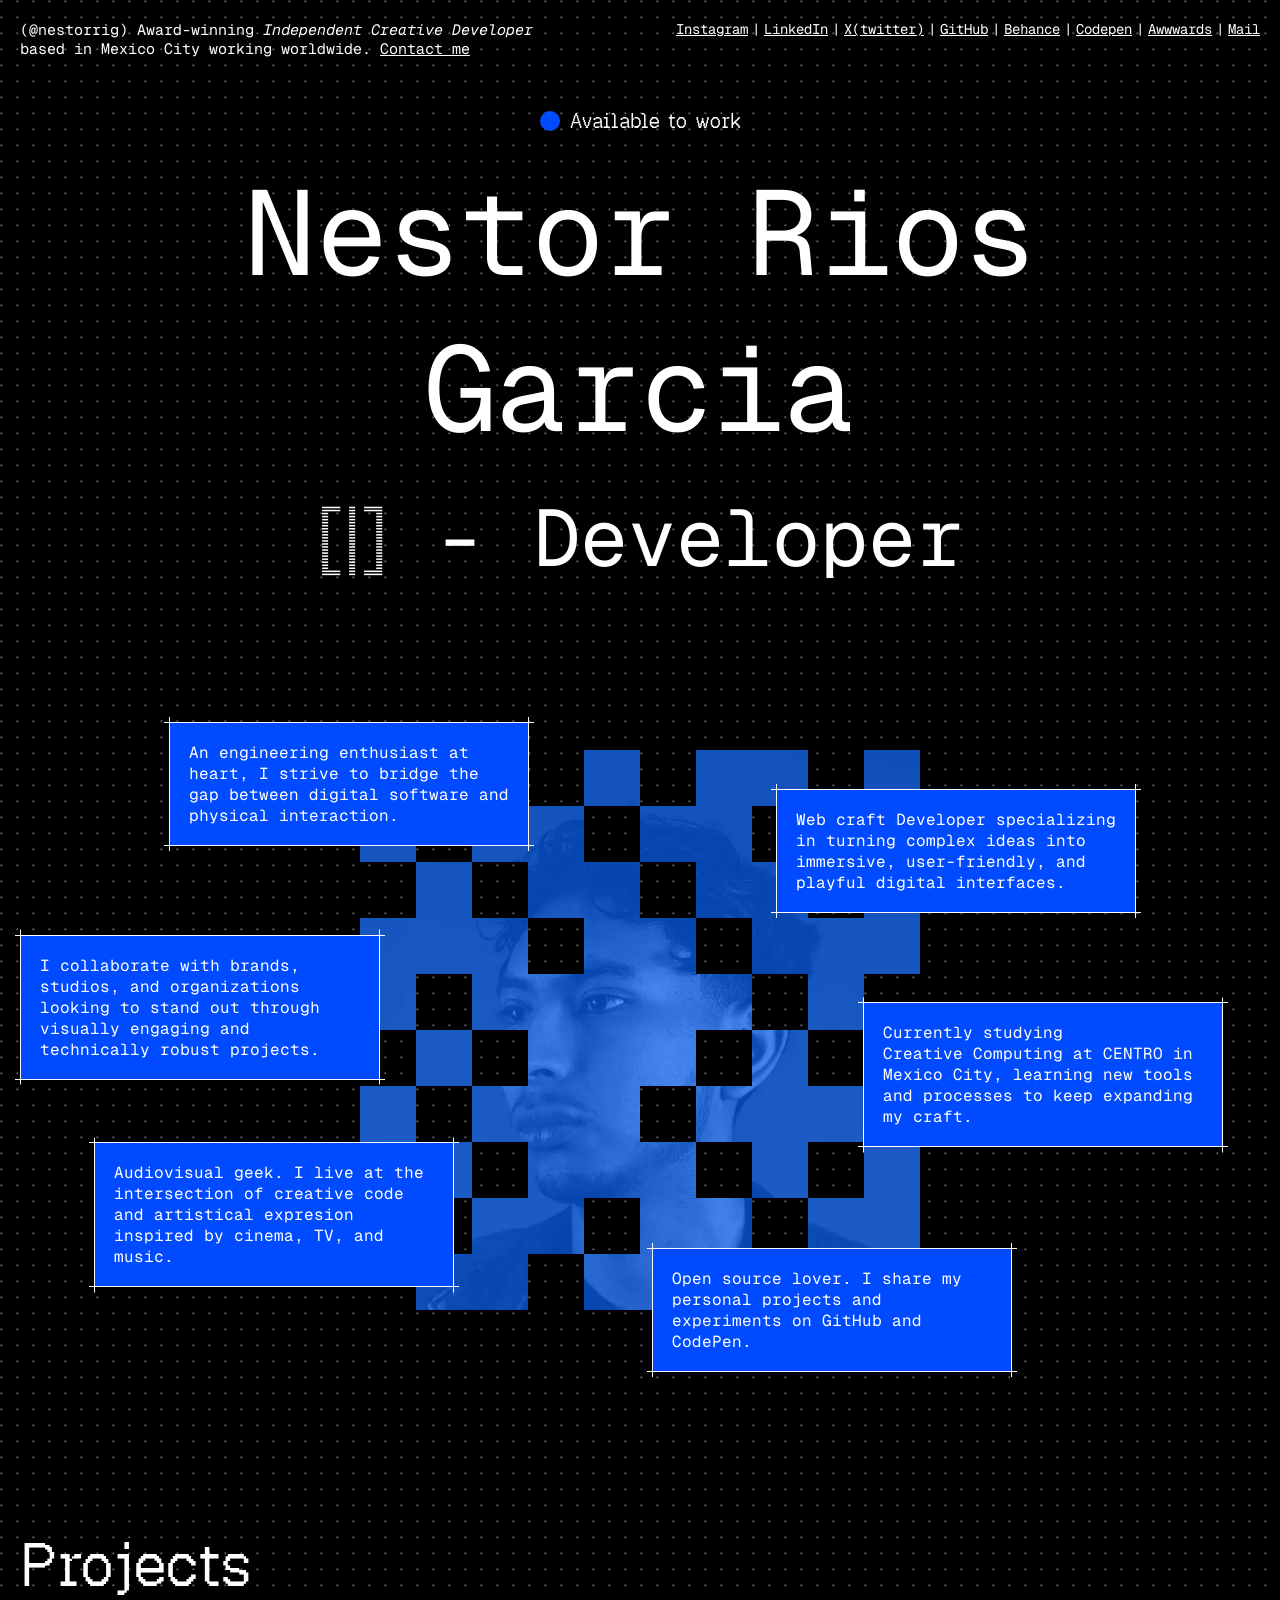
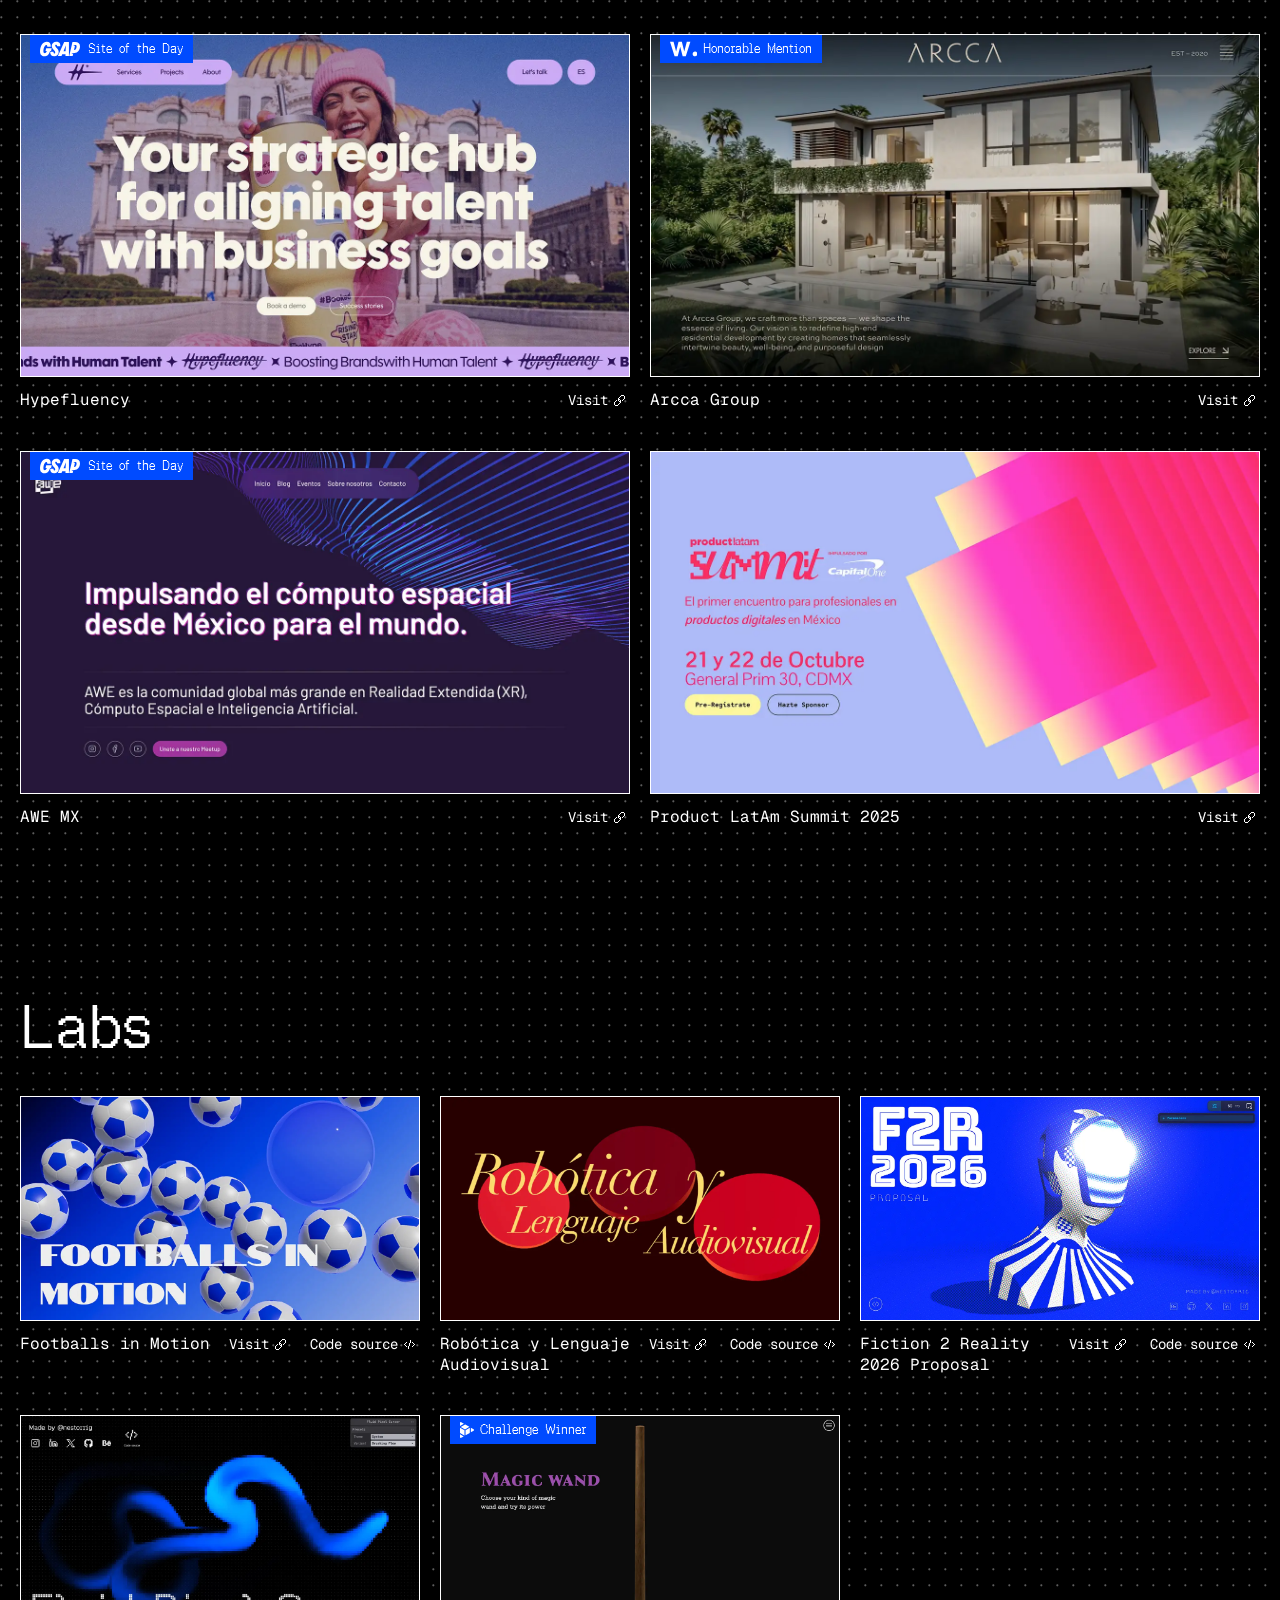
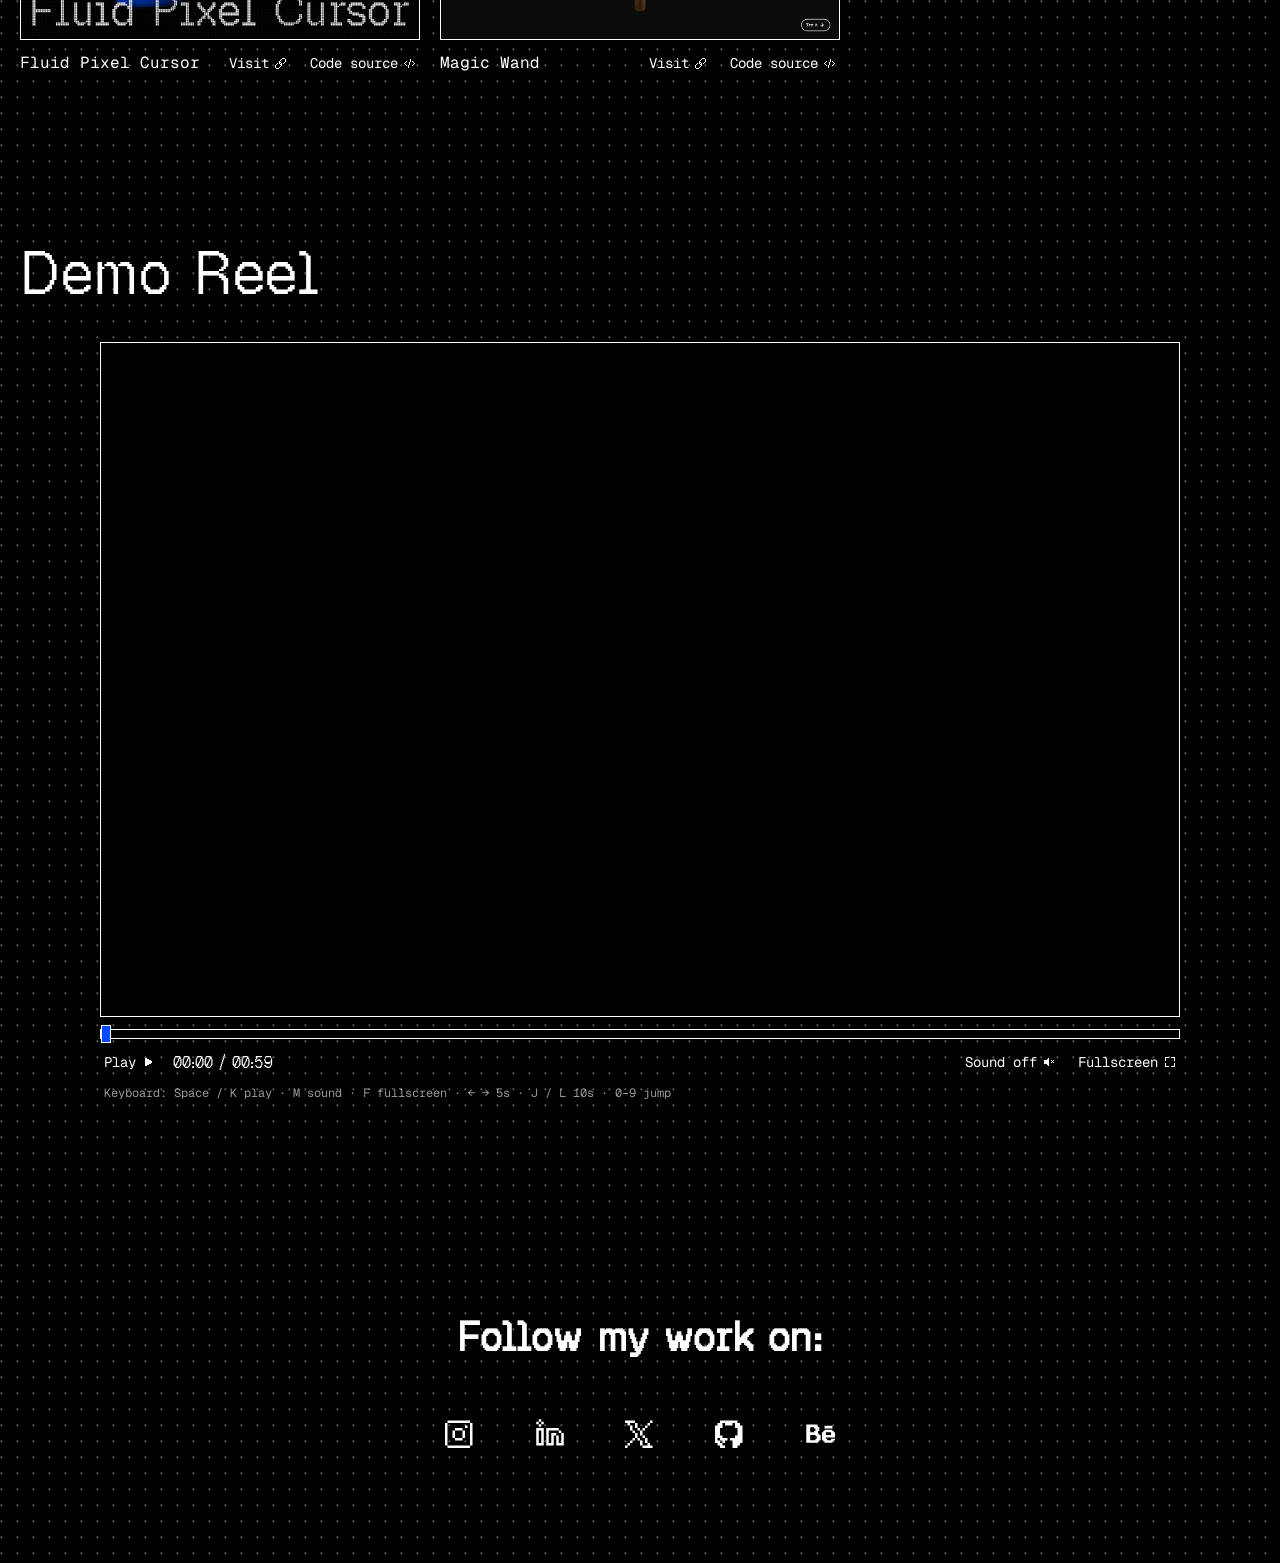
==== index.html @ 5d20462b "fix: remove white spaces in quotes" ====
<!DOCTYPE html>
<html lang="en">

<head>
  <meta charset="UTF-8">
  <meta name="viewport" content="width=device-width, initial-scale=1.0">
  <link rel="icon" type="image/png" href="./assets/img/favicon/favicon-96x96.png" sizes="96x96" />
  <link rel="icon" type="image/svg+xml" href="./assets/img/favicon/favicon.svg" />
  <link rel="shortcut icon" href="./assets/img/favicon/favicon.ico" />
  <link rel="apple-touch-icon" sizes="180x180" href="./assets/img/favicon/apple-touch-icon.png" />
  <meta name="apple-mobile-web-app-title" content="Nestorrig's Website" />
  <link rel="manifest" href="./assets/img/favicon/site.webmanifest" />
  <title>Nestorrig - Award-winning Independent Creative Developer</title>

  <!-- Primary Meta Tags -->
  <meta name="title" content="Nestorrig - Award-winning Independent Creative Developer" />
  <meta name="description"
    content="Nestor Rios, award-winning Independent Creative Developer based in Mexico City, working worldwide. Interactive web experiences blending design, motion, and code." />
  <meta name="language" content="en" />
  <meta name="robots" content="index, follow" />
  <meta name="author" content="Nestor Rios Garcia, nestorrigs@gmail.com">
  <meta name="theme-color" content="#000000" />
  <link rel="canonical" href="https://nestorrig.github.io/nestorrig/" />

  <!-- Open Graph / Facebook -->
  <meta property="og:type" content="website" />
  <meta property="og:url" content="https://nestorrig.github.io/nestorrig/" />
  <meta property="og:title" content="Nestorrig - Award-winning Independent Creative Developer" />
  <meta property="og:description"
    content="Nestor Rios, award-winning Independent Creative Developer based in Mexico City, working worldwide. Interactive web experiences blending design, motion, and code." />
  <meta property="og:image" content="https://nestorrig.github.io/nestorrig/assets/img/cover.png" />
  <meta property="og:image:type" content="image/png" />
  <meta property="og:image:width" content="1200" />
  <meta property="og:image:height" content="630" />
  <meta property="og:image:alt" content="Nestor Rios Garcia, Independent Creative Developer, portfolio cover" />
  <meta property="og:locale" content="en" />
  <meta property="og:site_name" content="Nestorrig" />

  <!-- Twitter -->
  <meta name="twitter:card" content="summary_large_image" />
  <meta name="twitter:url" content="https://nestorrig.github.io/nestorrig/" />
  <meta name="twitter:title" content="Nestorrig - Award-winning Independent Creative Developer" />
  <meta name="twitter:description"
    content="Nestor Rios, award-winning Independent Creative Developer based in Mexico City, working worldwide. Interactive web experiences blending design, motion, and code." />
  <meta name="twitter:image" content="https://nestorrig.github.io/nestorrig/assets/img/cover.png" />
  <meta name="twitter:image:alt" content="Nestor Rios Garcia, Independent Creative Developer, portfolio cover" />
  <meta name="twitter:creator" content="@nestorrig" />

  <link rel="stylesheet" href="./css/style.css">
  <script src="./js/main.js" defer></script>
  <script src="./js/pixel.js" type="module" defer></script>
</head>

<body data-fluid-render="svg">
  <header class="header">
    <div class="header-content">
      <p class="header-title">(@nestorrig) Award-winning <em>Independent Creative Developer</em> based in Mexico City
        working
        worldwide. <a href="mailto:nestorrigs@gmail.com">Contact me</a></p>

    </div>
    <nav class="header-nav">
      <a href="https://www.instagram.com/nestorrig/" target="_blank" title="See my Instagram work"
        aria-label="Instagram">
        <span>I</span>
        <span>n</span>
        <span>s</span>
        <span>t</span>
        <span>a</span>
        <span>g</span>
        <span>r</span>
        <span>a</span>
        <span>m</span>
      </a>
      <span class="header-nav--divider" aria-hidden="true">|</span>
      <a href="https://www.linkedin.com/in/nestorrig/" target="_blank" title="Visit my LinkedIn profile"
        aria-label="LinkedIn">
        <span>L</span>
        <span>i</span>
        <span>n</span>
        <span>k</span>
        <span>e</span>
        <span>d</span>
        <span>I</span>
        <span>n</span>
      </a>
      <span class="header-nav--divider" aria-hidden="true">|</span>
      <a href="https://x.com/nestorrig" target="_blank" title="Follow me on X (Twitter)" aria-label="X (Twitter)">
        <span>X</span>
        <span>(</span>
        <span>t</span>
        <span>w</span>
        <span>i</span>
        <span>t</span>
        <span>t</span>
        <span>e</span>
        <span>r</span>
        <span>)</span>
      </a>
      <span class="header-nav--divider" aria-hidden="true">|</span>
      <a href="https://github.com/nestorrig" target="_blank" title="Check my open source projects on GitHub"
        aria-label="GitHub">
        <span>G</span>
        <span>i</span>
        <span>t</span>
        <span>H</span>
        <span>u</span>
        <span>b</span>
      </a>
      <span class="header-nav--divider" aria-hidden="true">|</span>
      <a href="https://www.behance.net/nestorrig/" target="_blank" title="See my Behance portfolio"
        aria-label="Behance">
        <span>B</span>
        <span>e</span>
        <span>h</span>
        <span>a</span>
        <span>n</span>
        <span>c</span>
        <span>e</span>
      </a>
      <span class="header-nav--divider" aria-hidden="true">|</span>
      <a href="https://codepen.io/nestorrig" target="_blank" title="Explore my Codepen experiments"
        aria-label="CodePen">
        <span>C</span>
        <span>o</span>
        <span>d</span>
        <span>e</span>
        <span>p</span>
        <span>e</span>
        <span>n</span>
      </a>
      <span class="header-nav--divider" aria-hidden="true">|</span>
      <a href="https://www.awwwards.com/nestorrig/" target="_blank" title="View my Awwwards profile"
        aria-label="Awwwards">
        <span>A</span>
        <span>w</span>
        <span>w</span>
        <span>w</span>
        <span>a</span>
        <span>r</span>
        <span>d</span>
        <span>s</span>
      </a>
      <span class="header-nav--divider" aria-hidden="true">|</span>
      <a href="mailto:nestorrigs@gmail.com" title="Send me an email" aria-label="Mail">
        <span>M</span>
        <span>a</span>
        <span>i</span>
        <span>l</span>
      </a>
    </nav>
  </header>

  <main>
    <section class="hero">
      <div class="hero__container">

        <div class="hero__header">
          <p class="hero__work__status">
            <span class="hero__work__status--blink"></span>
            <span class="hero__work__status--text">Available to work</span>
          </p>
          <h1 class="hero__title">
            Nestor Rios Garcia
          </h1>
          <div class="hero__work__roles">
            <span>[</span>
            <p class="hero__work__roles--word">
              <!-- Frontend -->
              <span class="hero__work__roles--letter is-frontend">F</span>
              <span class="hero__work__roles--letter is-frontend">r</span>
              <span class="hero__work__roles--letter is-frontend">o</span>
              <span class="hero__work__roles--letter is-frontend">n</span>
              <span class="hero__work__roles--letter is-frontend">t</span>
              <span class="hero__work__roles--letter is-frontend">e</span>
              <span class="hero__work__roles--letter is-frontend">n</span>
              <span class="hero__work__roles--letter is-frontend">d</span>
              <!-- Motion -->
              <span class="hero__work__roles--letter is-motion">M</span>
              <span class="hero__work__roles--letter is-motion">o</span>
              <span class="hero__work__roles--letter is-motion">t</span>
              <span class="hero__work__roles--letter is-motion">i</span>
              <span class="hero__work__roles--letter is-motion">o</span>
              <span class="hero__work__roles--letter is-motion">n</span>
              <!-- Creative -->
              <span class="hero__work__roles--letter is-creative">C</span>
              <span class="hero__work__roles--letter is-creative">r</span>
              <span class="hero__work__roles--letter is-creative">e</span>
              <span class="hero__work__roles--letter is-creative">a</span>
              <span class="hero__work__roles--letter is-creative">t</span>
              <span class="hero__work__roles--letter is-creative">i</span>
              <span class="hero__work__roles--letter is-creative">v</span>
              <span class="hero__work__roles--letter is-creative">e</span>
              <!-- WebGL -->
              <span class="hero__work__roles--letter is-webgl">W</span>
              <span class="hero__work__roles--letter is-webgl">e</span>
              <span class="hero__work__roles--letter is-webgl">b</span>
              <span class="hero__work__roles--letter is-webgl">G</span>
              <span class="hero__work__roles--letter is-webgl">L</span>
              <!-- Interactive -->
              <span class="hero__work__roles--letter is-interactive">I</span>
              <span class="hero__work__roles--letter is-interactive">n</span>
              <span class="hero__work__roles--letter is-interactive">t</span>
              <span class="hero__work__roles--letter is-interactive">e</span>
              <span class="hero__work__roles--letter is-interactive">r</span>
              <span class="hero__work__roles--letter is-interactive">a</span>
              <span class="hero__work__roles--letter is-interactive">c</span>
              <span class="hero__work__roles--letter is-interactive">t</span>
              <span class="hero__work__roles--letter is-interactive">i</span>
              <span class="hero__work__roles--letter is-interactive">v</span>
              <span class="hero__work__roles--letter is-interactive">e</span>
            </p>
            <span class="hero__work__roles--underscore">|</span>
            <span>]</span>

            <!-- <p class="hero__work__roles--word is-motion">

            </p>
            <p class="hero__work__roles--word is-creative">
            </p> -->
            <p class="is-developer"> - Developer</p>
          </div>
        </div>

        <div class="hero__poster">
          <div class="hero__picture">
            <svg class="hero__picture__svg" viewBox="0 0 800 800" fill="none" xmlns="http://www.w3.org/2000/svg"
              preserveAspectRatio="xMidYMid slice">
              <defs>
                <mask id="gridMask" class="grid-mask" maskUnits="userSpaceOnUse" maskContentUnits="userSpaceOnUse" x="0"
                  y="0" width="800" height="800">
                  <rect width="800" height="800" fill="white" class="rect" />
                  <rect width="80" height="80" fill="black" />
                  <rect x="80" y="480" width="80" height="80" fill="black" />
                  <rect y="400" width="80" height="80" fill="black" />
                  <rect x="160" y="400" width="80" height="80" fill="black" />
                  <rect x="160" y="560" width="80" height="80" fill="black" />
                  <rect x="480" y="560" width="80" height="80" fill="black" />
                  <rect x="480" y="240" width="80" height="80" fill="black" />
                  <rect x="400" y="480" width="80" height="80" fill="black" />
                  <rect y="160" width="80" height="80" fill="black" />
                  <rect x="80" y="320" width="80" height="80" fill="black" />
                  <rect x="160" y="160" width="80" height="80" fill="black" />
                  <rect x="320" y="80" width="80" height="80" fill="black" />
                  <rect x="400" y="160" width="80" height="80" fill="black" />
                  <rect x="720" y="480" width="80" height="80" fill="black" />
                  <rect x="240" y="240" width="80" height="80" fill="black" />
                  <rect x="480" y="400" width="80" height="80" fill="black" />
                  <rect x="720" y="80" width="80" height="80" fill="black" />
                  <rect x="640" width="80" height="80" fill="black" />
                  <rect x="320" y="640" width="80" height="80" fill="black" />
                  <rect x="560" y="320" width="80" height="80" fill="black" />
                  <rect x="240" width="80" height="80" fill="black" />
                  <rect y="720" width="80" height="80" fill="black" />
                  <rect x="640" y="160" width="80" height="80" fill="black" />
                  <rect x="560" y="80" width="80" height="80" fill="black" />
                  <rect x="720" y="320" width="80" height="80" fill="black" />
                  <rect x="640" y="400" width="80" height="80" fill="black" />
                  <rect x="640" y="560" width="80" height="80" fill="black" />
                  <rect x="560" y="640" width="80" height="80" fill="black" />
                  <rect x="480" y="720" width="80" height="80" fill="black" />
                  <rect x="240" y="720" width="80" height="80" fill="black" />
                  <rect x="80" y="640" width="80" height="80" fill="black" />
                  <rect x="720" y="720" width="80" height="80" fill="black" />
                  <rect y="560" width="80" height="80" fill="black" />
                  <rect x="80" y="80" width="80" height="80" fill="black" />
                  <rect x="400" width="80" height="80" fill="black" />

                </mask>
              </defs>
              <image href="./assets/img/avatar2.webp" width="800" height="800" preserveAspectRatio="xMidYMid slice"
                mask="url(#gridMask)" />
            </svg>
          </div>

          <h2 class="hero__about-title">About</h2>

          <div class="hero__quotes">
            <div class="hero__quotes__item">
              <p class="hero__quotes__item--text">
                <span class="is-span-word">
                  <span>W</span>
                  <span>e</span>
                  <span>b</span>
                  <span class="is-space"> </span>
                  <span>c</span>
                  <span>r</span>
                  <span>a</span>
                  <span>f</span>
                  <span>t</span>
                  <span class="is-space"> </span>
                  <span>D</span>
                  <span>e</span>
                  <span>v</span>
                  <span>e</span>
                  <span>l</span>
                  <span>o</span>
                  <span>p</span>
                  <span>e</span>
                  <span>r</span>
                </span> specializing in turning complex ideas into
                <span class="is-span-word">
                  <!-- <span class="is-space"> </span> -->
                  <span>i</span>
                  <span>m</span>
                  <span>m</span>
                  <span>e</span>
                  <span>r</span>
                  <span>s</span>
                  <span>i</span>
                  <span>v</span>
                  <span>e</span>
                </span>, user-friendly, and playful digital interfaces.

              </p>
              <div class="hero__quotes__item--border is-horizontal is-top"></div>
              <div class="hero__quotes__item--border is-horizontal is-bottom"></div>
              <div class="hero__quotes__item--border is-vertical is-left"></div>
              <div class="hero__quotes__item--border is-vertical is-right"></div>
            </div>
            <div class="hero__quotes__item">
              <p class="hero__quotes__item--text">
                I collaborate with brands, studios, and organizations looking to stand out through
                <span class="is-span-word">
                  <span>v</span>
                  <span>i</span>
                  <span>s</span>
                  <span>u</span>
                  <span>a</span>
                  <span>l</span>
                  <span>l</span>
                  <span>y</span>
                  <span class="is-space"> </span>
                  <span>e</span>
                  <span>n</span>
                  <span>g</span>
                  <span>a</span>
                  <span>g</span>
                  <span>i</span>
                  <span>n</span>
                  <span>g</span>
                </span> and
                <span class="is-span-word">
                  <span>t</span>
                  <span>e</span>
                  <span>c</span>
                  <span>h</span>
                  <span>n</span>
                  <span>i</span>
                  <span>c</span>
                  <span>a</span>
                  <span>l</span>
                  <span>l</span>
                  <span>y</span>
                  <span class="is-space"> </span>
                  <span>r</span>
                  <span>o</span>
                  <span>b</span>
                  <span>u</span>
                  <span>s</span>
                  <span>t</span>
                </span> projects.
              </p>
              <div class="hero__quotes__item--border is-horizontal is-top"></div>
              <div class="hero__quotes__item--border is-horizontal is-bottom"></div>
              <div class="hero__quotes__item--border is-vertical is-left"></div>
              <div class="hero__quotes__item--border is-vertical is-right"></div>
            </div>
            <div class="hero__quotes__item">
              <p class="hero__quotes__item--text">
                <span class="is-span-word">
                  <span>O</span>
                  <span>p</span>
                  <span>e</span>
                  <span>n</span>
                  <span class="is-space"> </span>
                  <span>s</span>
                  <span>o</span>
                  <span>u</span>
                  <span>r</span>
                  <span>c</span>
                  <span>e</span>
                </span> lover. I share my personal projects and
                <span class="is-span-word">
                  <span>e</span>
                  <span>x</span>
                  <span>p</span>
                  <span>e</span>
                  <span>r</span>
                  <span>i</span>
                  <span>m</span>
                  <span>e</span>
                  <span>n</span>
                  <span>t</span>
                  <span>s</span>
                </span> on GitHub and CodePen.
              </p>
              <div class="hero__quotes__item--border is-horizontal is-top"></div>
              <div class="hero__quotes__item--border is-horizontal is-bottom"></div>
              <div class="hero__quotes__item--border is-vertical is-left"></div>
              <div class="hero__quotes__item--border is-vertical is-right"></div>
            </div>
            <div class="hero__quotes__item">
              <p class="hero__quotes__item--text">
                An engineering enthusiast at heart, I strive to bridge the gap between
                <span class="is-span-word">
                  <span>d</span>
                  <span>i</span>
                  <span>g</span>
                  <span>i</span>
                  <span>t</span>
                  <span>a</span>
                  <span>l</span>
                  <span class="is-space"> </span>
                  <span>s</span>
                  <span>o</span>
                  <span>f</span>
                  <span>t</span>
                  <span>w</span>
                  <span>a</span>
                  <span>r</span>
                  <span>e</span>
                </span>
                and
                <span class="is-span-word">
                  <span>p</span>
                  <span>h</span>
                  <span>y</span>
                  <span>s</span>
                  <span>i</span>
                  <span>c</span>
                  <span>a</span>
                  <span>l</span>
                  <span class="is-space"> </span>


                  <span>i</span>
                  <span>n</span>
                  <span>t</span>
                  <span>e</span>
                  <span>r</span>
                  <span>a</span>
                  <span>c</span>
                  <span>t</span>
                  <span>i</span>
                  <span>o</span>
                  <span>n</span></span>.
              </p>
              <div class="hero__quotes__item--border is-horizontal is-top"></div>
              <div class="hero__quotes__item--border is-horizontal is-bottom"></div>
              <div class="hero__quotes__item--border is-vertical is-left"></div>
              <div class="hero__quotes__item--border is-vertical is-right"></div>
            </div>
            <div class="hero__quotes__item">
              <p class="hero__quotes__item--text">
                Audiovisual geek. I live at the intersection of
                <!-- creative code -->
                <span class="is-span-word">
                  <span>c</span>
                  <span>r</span>
                  <span>e</span>
                  <span>a</span>
                  <span>t</span>
                  <span>i</span>
                  <span>v</span>
                  <span>e</span>
                  <span class="is-space"> </span>
                  <span>c</span>
                  <span>o</span>
                  <span>d</span>
                  <span>e</span>
                </span> and
                <span class="is-span-word">
                  <span>a</span>
                  <span>r</span>
                  <span>t</span>
                  <span>i</span>
                  <span>s</span>
                  <span>t</span>
                  <span>i</span>
                  <span>c</span>
                  <span>a</span>
                  <span>l</span>
                  <span class="is-space"> </span>
                  <span>e</span>
                  <span>x</span>
                  <span>p</span>
                  <span>r</span>
                  <span>e</span>
                  <span>s</span>
                  <span>i</span>
                  <span>o</span>
                  <span>n</span>
                </span> inspired by
                cinema, TV, and music.
              </p>
              <div class="hero__quotes__item--border is-horizontal is-top"></div>
              <div class="hero__quotes__item--border is-horizontal is-bottom"></div>
              <div class="hero__quotes__item--border is-vertical is-left"></div>
              <div class="hero__quotes__item--border is-vertical is-right"></div>
            </div>
            <div class="hero__quotes__item">
              <p class="hero__quotes__item--text">
                Currently studying
                <span class="is-span-word">
                  <span>C</span>
                  <span>r</span>
                  <span>e</span>
                  <span>a</span>
                  <span>t</span>
                  <span>i</span>
                  <span>v</span>
                  <span>e</span>
                  <span class="is-space"> </span>
                  <span>C</span>
                  <span>o</span>
                  <span>m</span>
                  <span>p</span>
                  <span>u</span>
                  <span>t</span>
                  <span>i</span>
                  <span>n</span>
                  <span>g</span>
                </span> at CENTRO in Mexico City, learning new tools and processes to keep
                expanding my craft.
              </p>
              <div class="hero__quotes__item--border is-horizontal is-top"></div>
              <div class="hero__quotes__item--border is-horizontal is-bottom"></div>
              <div class="hero__quotes__item--border is-vertical is-left"></div>
              <div class="hero__quotes__item--border is-vertical is-right"></div>
            </div>

          </div>


        </div>
      </div>

    </section>

    <section class="projects">
      <div class="projects__container">
        <h2 class="projects__title">
          Projects
        </h2>
        <div class="projects__grid">
          <article class="card">
            <a class="card__media" href="https://hypefluency.com/" target="_blank" title="Open Hypefluency">
              <img src="./assets/img/projects/Hypefluency.webp" alt="Hypefluency" width="1280" height="720"
                loading="lazy">
            </a>
            <a class="card__badge" href="https://www.linkedin.com/feed/update/urn:li:ugcPost:7462359013830291456/"
              target="_blank" rel="noopener" title="See Hypefluency as GSAP Site of the Day"
              aria-label="GSAP Site of the Day for Hypefluency">
              <svg xmlns="http://www.w3.org/2000/svg" width="42" height="16" viewBox="2 8 21 8" aria-hidden="true"
                focusable="false">
                <path fill="currentColor"
                  d="m7.83 11.76l-.26 1.15c-.01.06-.08.11-.15.11H7.1s-.04.02-.05.04c-.29.99-.69 1.68-1.21 2.09c-.45.35-1 .51-1.73.51c-.66 0-1.1-.21-1.48-.63c-.5-.55-.7-1.46-.58-2.55c.22-2.05 1.29-4.12 3.34-4.12c.62 0 1.11.19 1.45.57c.36.41.54 1.02.54 1.82c0 .07-.06.13-.13.13h-1.5c-.05 0-.1-.05-.1-.1c-.01-.55-.18-.82-.5-.82c-.58 0-.91.78-1.09 1.21c-.25.6-.38 1.26-.35 1.92c.01.3.06.73.35.91c.26.16.62.05.84-.12s.4-.48.47-.75c.01-.04.01-.07 0-.08a.1.1 0 0 0-.06-.02h-.39s-.08-.02-.11-.05a.1.1 0 0 1-.02-.09l.26-1.14c.01-.06.07-.1.13-.11s2.53 0 2.53 0h.02c.07 0 .11.07.11.14Z" />
                <path fill="currentColor"
                  d="M12.18 10.45c0 .07-.06.13-.13.13h-1.38c-.09 0-.17-.07-.17-.16q0-.6-.42-.6c-.42 0-.47.18-.47.48c0 .34.19.65.74 1.18c.72.68 1.01 1.28 1 2.08c-.02 1.29-.9 2.12-2.23 2.12c-.68 0-1.2-.18-1.54-.54c-.35-.36-.51-.9-.48-1.59c0-.07.06-.13.13-.13h1.43s.08.02.1.05q.03.045.03.09c-.02.25.03.43.13.54c.06.07.15.1.26.1c.26 0 .42-.19.42-.51c0-.28-.08-.53-.57-1.03c-.63-.61-1.19-1.24-1.17-2.23c.01-.58.24-1.1.64-1.48c.43-.4 1.01-.61 1.69-.61s1.2.2 1.53.58c.32.36.47.88.46 1.54Zm4.29 4.98V8.59c.01-.07-.05-.13-.12-.13h-2.14c-.07 0-.1.06-.12.1l-3.1 6.82c-.03.08.03.17.12.17h1.5c.08 0 .13-.02.16-.08l.3-.71c.04-.09.04-.1.15-.1h1.43c.1 0 .1 0 .1.1l-.03.66c0 .07.06.13.13.13h1.51s.07-.02.1-.04c.02-.02.03-.06.03-.09Zm-2.65-2.28h-.03c-.02 0-.03-.02-.03-.04c0-.01 0-.02.01-.04l1.07-2.65s.02-.05.03-.08c.02-.04.04-.04.05-.01l-.12 2.72c-.01.1-.01.11-.11.11h-.86v-.01Zm5.69-4.69h-1.14c-.06 0-.13.03-.14.1l-1.58 6.86s0 .06.02.09c.03.03.07.05.11.05h1.42c.08 0 .13-.04.14-.1l.17-.78c.01-.06 0-.11-.06-.14c-.03-.01-.05-.03-.08-.04l-.25-.13l-.24-.13l-.09-.05s-.03-.02-.02-.04c0-.03.02-.05.05-.05h.78c.23 0 .47-.01.69-.05c1.61-.3 2.68-1.59 2.71-3.34c.03-1.5-.81-2.26-2.48-2.26Zm-.39 4.08h-.11l.45-1.98c.01-.06.01-.09-.02-.11c-.05-.02-.7-.37-.7-.37c-.02 0-.03-.02-.02-.04c0-.03.02-.05.05-.05h1.04c.32 0 .5.3.49.79c-.01.85-.42 1.74-1.17 1.77Z" />
              </svg>
              <span class="card__badge__text" aria-hidden="true">
                <span>S</span>
                <span>i</span>
                <span>t</span>
                <span>e</span>
                <span class="is-space"> </span>
                <span>o</span>
                <span>f</span>
                <span class="is-space"> </span>
                <span>t</span>
                <span>h</span>
                <span>e</span>
                <span class="is-space"> </span>
                <span>D</span>
                <span>a</span>
                <span>y</span>
              </span>
            </a>
            <div class="card__info">
              <h3 class="card__title">Hypefluency</h3>
              <div class="card__links">
                <a class="card__link" href="https://hypefluency.com/" target="_blank" title="Open Hypefluency"
                  aria-label="Visit Hypefluency">
                  <span class="card__link__text" aria-hidden="true">
                    <span>V</span>
                    <span>i</span>
                    <span>s</span>
                    <span>i</span>
                    <span>t</span>
                  </span>
                  <svg xmlns="http://www.w3.org/2000/svg" width="12" height="12" viewBox="0 0 12 12" aria-hidden="true"
                    focusable="false">
                    <path d="M0 0h12v12H0z" fill="none" />
                    <path fill="currentColor"
                      d="M4 7h1V6h1V5H5V4H4Zm-4 4h1V8H0Zm1 1h3v-1H1Zm3-1h1v-1H4ZM1 8h1V7H1Zm4 2h1V9H5ZM2 7h1V6H2Zm4 2h1V6H6v1H5v1h1Zm2-2h1V6H8ZM5 4h1V3H5Zm4 2h1V5H9ZM6 3h1V2H6Zm4 2h1V2h-1ZM7 2h3V1H7Zm0 0" />
                  </svg>
                </a>
              </div>
            </div>
          </article>

          <article class="card">
            <a class="card__media" href="https://arccagroup.us/" target="_blank" title="Open Arcca Group">
              <img src="./assets/img/projects/Arcca-Group.webp" alt="Arcca Group" width="1280" height="720"
                loading="lazy">
            </a>
            <a class="card__badge" href="https://www.awwwards.com/sites/arcca-group" target="_blank" rel="noopener"
              title="See Arcca Group Honorable Mention on Awwwards"
              aria-label="Awwwards Honorable Mention for Arcca Group">
              <svg xmlns="http://www.w3.org/2000/svg" width="24" height="14" viewBox="0 5 24 14" aria-hidden="true"
                focusable="false">
                <path fill="currentColor"
                  d="m14.72 5.6l-2.24 8.68l-2.12-8.68H7.47l-2.12 8.68L3.11 5.6H0l4.01 12.65h2.74l2.17-8.18l2.16 8.18h2.74L17.83 5.6zm5.1 10.7c0 1.2.9 2.1 2.09 2.1c1.2 0 2.09-.9 2.09-2.1s-.9-2.12-2.1-2.12c-1.19 0-2.08.9-2.08 2.11" />
              </svg>
              <span class="card__badge__text" aria-hidden="true">
                <span>H</span>
                <span>o</span>
                <span>n</span>
                <span>o</span>
                <span>r</span>
                <span>a</span>
                <span>b</span>
                <span>l</span>
                <span>e</span>
                <span class="is-space"> </span>
                <span>M</span>
                <span>e</span>
                <span>n</span>
                <span>t</span>
                <span>i</span>
                <span>o</span>
                <span>n</span>
              </span>
            </a>
            <div class="card__info">
              <h3 class="card__title">Arcca Group</h3>
              <div class="card__links">
                <a class="card__link" href="https://arccagroup.us/" target="_blank" title="Open Arcca Group"
                  aria-label="Visit Arcca Group">
                  <span class="card__link__text" aria-hidden="true">
                    <span>V</span>
                    <span>i</span>
                    <span>s</span>
                    <span>i</span>
                    <span>t</span>
                  </span>
                  <svg xmlns="http://www.w3.org/2000/svg" width="12" height="12" viewBox="0 0 12 12" aria-hidden="true"
                    focusable="false">
                    <path d="M0 0h12v12H0z" fill="none" />
                    <path fill="currentColor"
                      d="M4 7h1V6h1V5H5V4H4Zm-4 4h1V8H0Zm1 1h3v-1H1Zm3-1h1v-1H4ZM1 8h1V7H1Zm4 2h1V9H5ZM2 7h1V6H2Zm4 2h1V6H6v1H5v1h1Zm2-2h1V6H8ZM5 4h1V3H5Zm4 2h1V5H9ZM6 3h1V2H6Zm4 2h1V2h-1ZM7 2h3V1H7Zm0 0" />
                  </svg>
                </a>
              </div>
            </div>
          </article>

          <article class="card">
            <a class="card__media" href="https://awexr.mx/" target="_blank" title="Open AWE MX">
              <img src="./assets/img/projects/AWE-MX.webp" alt="AWE MX" width="1280" height="720" loading="lazy">
            </a>
            <a class="card__badge" href="https://www.linkedin.com/feed/update/urn:li:ugcPost:7381163585630158849/"
              target="_blank" rel="noopener" title="See AWE MX as GSAP Site of the Day"
              aria-label="GSAP Site of the Day for AWE MX">
              <svg xmlns="http://www.w3.org/2000/svg" width="42" height="16" viewBox="2 8 21 8" aria-hidden="true"
                focusable="false">
                <path fill="currentColor"
                  d="m7.83 11.76l-.26 1.15c-.01.06-.08.11-.15.11H7.1s-.04.02-.05.04c-.29.99-.69 1.68-1.21 2.09c-.45.35-1 .51-1.73.51c-.66 0-1.1-.21-1.48-.63c-.5-.55-.7-1.46-.58-2.55c.22-2.05 1.29-4.12 3.34-4.12c.62 0 1.11.19 1.45.57c.36.41.54 1.02.54 1.82c0 .07-.06.13-.13.13h-1.5c-.05 0-.1-.05-.1-.1c-.01-.55-.18-.82-.5-.82c-.58 0-.91.78-1.09 1.21c-.25.6-.38 1.26-.35 1.92c.01.3.06.73.35.91c.26.16.62.05.84-.12s.4-.48.47-.75c.01-.04.01-.07 0-.08a.1.1 0 0 0-.06-.02h-.39s-.08-.02-.11-.05a.1.1 0 0 1-.02-.09l.26-1.14c.01-.06.07-.1.13-.11s2.53 0 2.53 0h.02c.07 0 .11.07.11.14Z" />
                <path fill="currentColor"
                  d="M12.18 10.45c0 .07-.06.13-.13.13h-1.38c-.09 0-.17-.07-.17-.16q0-.6-.42-.6c-.42 0-.47.18-.47.48c0 .34.19.65.74 1.18c.72.68 1.01 1.28 1 2.08c-.02 1.29-.9 2.12-2.23 2.12c-.68 0-1.2-.18-1.54-.54c-.35-.36-.51-.9-.48-1.59c0-.07.06-.13.13-.13h1.43s.08.02.1.05q.03.045.03.09c-.02.25.03.43.13.54c.06.07.15.1.26.1c.26 0 .42-.19.42-.51c0-.28-.08-.53-.57-1.03c-.63-.61-1.19-1.24-1.17-2.23c.01-.58.24-1.1.64-1.48c.43-.4 1.01-.61 1.69-.61s1.2.2 1.53.58c.32.36.47.88.46 1.54Zm4.29 4.98V8.59c.01-.07-.05-.13-.12-.13h-2.14c-.07 0-.1.06-.12.1l-3.1 6.82c-.03.08.03.17.12.17h1.5c.08 0 .13-.02.16-.08l.3-.71c.04-.09.04-.1.15-.1h1.43c.1 0 .1 0 .1.1l-.03.66c0 .07.06.13.13.13h1.51s.07-.02.1-.04c.02-.02.03-.06.03-.09Zm-2.65-2.28h-.03c-.02 0-.03-.02-.03-.04c0-.01 0-.02.01-.04l1.07-2.65s.02-.05.03-.08c.02-.04.04-.04.05-.01l-.12 2.72c-.01.1-.01.11-.11.11h-.86v-.01Zm5.69-4.69h-1.14c-.06 0-.13.03-.14.1l-1.58 6.86s0 .06.02.09c.03.03.07.05.11.05h1.42c.08 0 .13-.04.14-.1l.17-.78c.01-.06 0-.11-.06-.14c-.03-.01-.05-.03-.08-.04l-.25-.13l-.24-.13l-.09-.05s-.03-.02-.02-.04c0-.03.02-.05.05-.05h.78c.23 0 .47-.01.69-.05c1.61-.3 2.68-1.59 2.71-3.34c.03-1.5-.81-2.26-2.48-2.26Zm-.39 4.08h-.11l.45-1.98c.01-.06.01-.09-.02-.11c-.05-.02-.7-.37-.7-.37c-.02 0-.03-.02-.02-.04c0-.03.02-.05.05-.05h1.04c.32 0 .5.3.49.79c-.01.85-.42 1.74-1.17 1.77Z" />
              </svg>
              <span class="card__badge__text" aria-hidden="true">
                <span>S</span>
                <span>i</span>
                <span>t</span>
                <span>e</span>
                <span class="is-space"> </span>
                <span>o</span>
                <span>f</span>
                <span class="is-space"> </span>
                <span>t</span>
                <span>h</span>
                <span>e</span>
                <span class="is-space"> </span>
                <span>D</span>
                <span>a</span>
                <span>y</span>
              </span>
            </a>
            <div class="card__info">
              <h3 class="card__title">AWE MX</h3>
              <div class="card__links">
                <a class="card__link" href="https://awexr.mx/" target="_blank" title="Open AWE MX"
                  aria-label="Visit AWE MX">
                  <span class="card__link__text" aria-hidden="true">
                    <span>V</span>
                    <span>i</span>
                    <span>s</span>
                    <span>i</span>
                    <span>t</span>
                  </span>
                  <svg xmlns="http://www.w3.org/2000/svg" width="12" height="12" viewBox="0 0 12 12" aria-hidden="true"
                    focusable="false">
                    <path d="M0 0h12v12H0z" fill="none" />
                    <path fill="currentColor"
                      d="M4 7h1V6h1V5H5V4H4Zm-4 4h1V8H0Zm1 1h3v-1H1Zm3-1h1v-1H4ZM1 8h1V7H1Zm4 2h1V9H5ZM2 7h1V6H2Zm4 2h1V6H6v1H5v1h1Zm2-2h1V6H8ZM5 4h1V3H5Zm4 2h1V5H9ZM6 3h1V2H6Zm4 2h1V2h-1ZM7 2h3V1H7Zm0 0" />
                  </svg>
                </a>
              </div>
            </div>
          </article>

          <article class="card">
            <a class="card__media" href="https://codepen.io/nestorrig/pen/NPGeYwR" target="_blank"
              title="Open Product LatAm Summit 2025">
              <img src="./assets/img/projects/Product-LatAm_Summit_2025.webp" alt="Product LatAm Summit 2025"
                width="1280" height="720" loading="lazy">
            </a>
            <div class="card__info">
              <h3 class="card__title">Product LatAm Summit 2025</h3>
              <div class="card__links">
                <a class="card__link" href="https://codepen.io/nestorrig/pen/NPGeYwR" target="_blank"
                  title="Open Product LatAm Summit 2025" aria-label="Visit Product LatAm Summit 2025">
                  <span class="card__link__text" aria-hidden="true">
                    <span>V</span>
                    <span>i</span>
                    <span>s</span>
                    <span>i</span>
                    <span>t</span>
                  </span>
                  <svg xmlns="http://www.w3.org/2000/svg" width="12" height="12" viewBox="0 0 12 12" aria-hidden="true"
                    focusable="false">
                    <path d="M0 0h12v12H0z" fill="none" />
                    <path fill="currentColor"
                      d="M4 7h1V6h1V5H5V4H4Zm-4 4h1V8H0Zm1 1h3v-1H1Zm3-1h1v-1H4ZM1 8h1V7H1Zm4 2h1V9H5ZM2 7h1V6H2Zm4 2h1V6H6v1H5v1h1Zm2-2h1V6H8ZM5 4h1V3H5Zm4 2h1V5H9ZM6 3h1V2H6Zm4 2h1V2h-1ZM7 2h3V1H7Zm0 0" />
                  </svg>
                </a>
              </div>
            </div>
          </article>
        </div>
      </div>
    </section>

    <section class="labs">
      <div class="labs__container">
        <h2 class="labs__title">
          Labs
        </h2>
        <div class="labs__grid">
          <article class="card">
            <a class="card__media" href="https://footballs.nestorrig.com/" target="_blank"
              title="Open Footballs in Motion">
              <img src="./assets/img/labs/Footballs-in-motion.webp" alt="Footballs in Motion" width="1280" height="720"
                loading="lazy">
            </a>
            <div class="card__info">
              <h3 class="card__title">Footballs in Motion</h3>
              <div class="card__links">
                <a class="card__link" href="https://footballs.nestorrig.com/" target="_blank"
                  title="Open Footballs in Motion" aria-label="Visit Footballs in Motion">
                  <span class="card__link__text" aria-hidden="true">
                    <span>V</span>
                    <span>i</span>
                    <span>s</span>
                    <span>i</span>
                    <span>t</span>
                  </span>
                  <svg xmlns="http://www.w3.org/2000/svg" width="12" height="12" viewBox="0 0 12 12" aria-hidden="true"
                    focusable="false">
                    <path d="M0 0h12v12H0z" fill="none" />
                    <path fill="currentColor"
                      d="M4 7h1V6h1V5H5V4H4Zm-4 4h1V8H0Zm1 1h3v-1H1Zm3-1h1v-1H4ZM1 8h1V7H1Zm4 2h1V9H5ZM2 7h1V6H2Zm4 2h1V6H6v1H5v1h1Zm2-2h1V6H8ZM5 4h1V3H5Zm4 2h1V5H9ZM6 3h1V2H6Zm4 2h1V2h-1ZM7 2h3V1H7Zm0 0" />
                  </svg>
                </a>
                <a class="card__link" href="https://github.com/nestorrig/footballs" target="_blank" title="Code source"
                  aria-label="Code source of Footballs in Motion">
                  <span class="card__link__text" aria-hidden="true">
                    <span>C</span>
                    <span>o</span>
                    <span>d</span>
                    <span>e</span>
                    <span class="is-space"> </span>
                    <span>s</span>
                    <span>o</span>
                    <span>u</span>
                    <span>r</span>
                    <span>c</span>
                    <span>e</span>
                  </span>
                  <svg xmlns="http://www.w3.org/2000/svg" width="12" height="12" viewBox="0 0 12 12" aria-hidden="true"
                    focusable="false">
                    <path d="M0 0h12v12H0z" fill="none" />
                    <path fill="currentColor"
                      d="M6 5H5v3h1Zm0 0h1V2H6ZM0 7h1V6H0Zm1 1h1V7H1Zm1 1h1V8H2Zm2 2h1V8H4ZM1 6h1V5H1Zm1-1h1V4H2Zm6 4h1V8H8Zm1-1h1V7H9Zm0-2h1V5H9Zm1 1h1V6h-1ZM8 5h1V4H8Zm0 0" />
                  </svg>
                </a>
              </div>
            </div>
          </article>

          <article class="card">
            <a class="card__media" href="https://robotica-y-lenguaje-audiovisual.nestorrig.com/" target="_blank"
              title="Open Robótica y Lenguaje Audiovisual">
              <img src="./assets/img/labs/Robotica-y-Lenguaje-Audiovisual.webp" alt="Robótica y Lenguaje Audiovisual"
                width="1280" height="720" loading="lazy">
            </a>
            <div class="card__info">
              <h3 class="card__title">Robótica y Lenguaje Audiovisual</h3>
              <div class="card__links">
                <a class="card__link" href="https://robotica-y-lenguaje-audiovisual.nestorrig.com/" target="_blank"
                  title="Open Robótica y Lenguaje Audiovisual" aria-label="Visit Robótica y Lenguaje Audiovisual">
                  <span class="card__link__text" aria-hidden="true">
                    <span>V</span>
                    <span>i</span>
                    <span>s</span>
                    <span>i</span>
                    <span>t</span>
                  </span>
                  <svg xmlns="http://www.w3.org/2000/svg" width="12" height="12" viewBox="0 0 12 12" aria-hidden="true"
                    focusable="false">
                    <path d="M0 0h12v12H0z" fill="none" />
                    <path fill="currentColor"
                      d="M4 7h1V6h1V5H5V4H4Zm-4 4h1V8H0Zm1 1h3v-1H1Zm3-1h1v-1H4ZM1 8h1V7H1Zm4 2h1V9H5ZM2 7h1V6H2Zm4 2h1V6H6v1H5v1h1Zm2-2h1V6H8ZM5 4h1V3H5Zm4 2h1V5H9ZM6 3h1V2H6Zm4 2h1V2h-1ZM7 2h3V1H7Zm0 0" />
                  </svg>
                </a>
                <a class="card__link" href="https://github.com/nestorrig/CENTRO-Robotica-y-Lenguaje-Audiovisual"
                  target="_blank" title="Code source" aria-label="Code source of Robótica y Lenguaje Audiovisual">
                  <span class="card__link__text" aria-hidden="true">
                    <span>C</span>
                    <span>o</span>
                    <span>d</span>
                    <span>e</span>
                    <span class="is-space"> </span>
                    <span>s</span>
                    <span>o</span>
                    <span>u</span>
                    <span>r</span>
                    <span>c</span>
                    <span>e</span>
                  </span>
                  <svg xmlns="http://www.w3.org/2000/svg" width="12" height="12" viewBox="0 0 12 12" aria-hidden="true"
                    focusable="false">
                    <path d="M0 0h12v12H0z" fill="none" />
                    <path fill="currentColor"
                      d="M6 5H5v3h1Zm0 0h1V2H6ZM0 7h1V6H0Zm1 1h1V7H1Zm1 1h1V8H2Zm2 2h1V8H4ZM1 6h1V5H1Zm1-1h1V4H2Zm6 4h1V8H8Zm1-1h1V7H9Zm0-2h1V5H9Zm1 1h1V6h-1ZM8 5h1V4H8Zm0 0" />
                  </svg>
                </a>
              </div>
            </div>
          </article>

          <article class="card">
            <a class="card__media" href="https://nestorrig.github.io/F2R-2026/" target="_blank"
              title="Open Fiction 2 Reality 2026 Proposal">
              <img src="./assets/img/labs/Fiction-2-Reality-2026-proposal.webp" alt="Fiction 2 Reality 2026 Proposal"
                width="1280" height="720" loading="lazy">
            </a>
            <div class="card__info">
              <h3 class="card__title">Fiction 2 Reality 2026 Proposal</h3>
              <div class="card__links">
                <a class="card__link" href="https://nestorrig.github.io/F2R-2026/" target="_blank"
                  title="Open Fiction 2 Reality 2026 Proposal" aria-label="Visit Fiction 2 Reality 2026 Proposal">
                  <span class="card__link__text" aria-hidden="true">
                    <span>V</span>
                    <span>i</span>
                    <span>s</span>
                    <span>i</span>
                    <span>t</span>
                  </span>
                  <svg xmlns="http://www.w3.org/2000/svg" width="12" height="12" viewBox="0 0 12 12" aria-hidden="true"
                    focusable="false">
                    <path d="M0 0h12v12H0z" fill="none" />
                    <path fill="currentColor"
                      d="M4 7h1V6h1V5H5V4H4Zm-4 4h1V8H0Zm1 1h3v-1H1Zm3-1h1v-1H4ZM1 8h1V7H1Zm4 2h1V9H5ZM2 7h1V6H2Zm4 2h1V6H6v1H5v1h1Zm2-2h1V6H8ZM5 4h1V3H5Zm4 2h1V5H9ZM6 3h1V2H6Zm4 2h1V2h-1ZM7 2h3V1H7Zm0 0" />
                  </svg>
                </a>
                <a class="card__link" href="https://github.com/nestorrig/F2R-2026" target="_blank" title="Code source"
                  aria-label="Code source of Fiction 2 Reality 2026 Proposal">
                  <span class="card__link__text" aria-hidden="true">
                    <span>C</span>
                    <span>o</span>
                    <span>d</span>
                    <span>e</span>
                    <span class="is-space"> </span>
                    <span>s</span>
                    <span>o</span>
                    <span>u</span>
                    <span>r</span>
                    <span>c</span>
                    <span>e</span>
                  </span>
                  <svg xmlns="http://www.w3.org/2000/svg" width="12" height="12" viewBox="0 0 12 12" aria-hidden="true"
                    focusable="false">
                    <path d="M0 0h12v12H0z" fill="none" />
                    <path fill="currentColor"
                      d="M6 5H5v3h1Zm0 0h1V2H6ZM0 7h1V6H0Zm1 1h1V7H1Zm1 1h1V8H2Zm2 2h1V8H4ZM1 6h1V5H1Zm1-1h1V4H2Zm6 4h1V8H8Zm1-1h1V7H9Zm0-2h1V5H9Zm1 1h1V6h-1ZM8 5h1V4H8Zm0 0" />
                  </svg>
                </a>
              </div>
            </div>
          </article>

          <article class="card">
            <a class="card__media" href="https://nestorrig.github.io/Fluid-Pixel-Cursor-Effect/" target="_blank"
              title="Open Fluid Pixel Cursor">
              <img src="./assets/img/labs/Fluid-Pixel-Cursor.webp" alt="Fluid Pixel Cursor" width="1280" height="720"
                loading="lazy">
            </a>
            <div class="card__info">
              <h3 class="card__title">Fluid Pixel Cursor</h3>
              <div class="card__links">
                <a class="card__link" href="https://nestorrig.github.io/Fluid-Pixel-Cursor-Effect/" target="_blank"
                  title="Open Fluid Pixel Cursor" aria-label="Visit Fluid Pixel Cursor">
                  <span class="card__link__text" aria-hidden="true">
                    <span>V</span>
                    <span>i</span>
                    <span>s</span>
                    <span>i</span>
                    <span>t</span>
                  </span>
                  <svg xmlns="http://www.w3.org/2000/svg" width="12" height="12" viewBox="0 0 12 12" aria-hidden="true"
                    focusable="false">
                    <path d="M0 0h12v12H0z" fill="none" />
                    <path fill="currentColor"
                      d="M4 7h1V6h1V5H5V4H4Zm-4 4h1V8H0Zm1 1h3v-1H1Zm3-1h1v-1H4ZM1 8h1V7H1Zm4 2h1V9H5ZM2 7h1V6H2Zm4 2h1V6H6v1H5v1h1Zm2-2h1V6H8ZM5 4h1V3H5Zm4 2h1V5H9ZM6 3h1V2H6Zm4 2h1V2h-1ZM7 2h3V1H7Zm0 0" />
                  </svg>
                </a>
                <a class="card__link" href="https://github.com/nestorrig/Fluid-Pixel-Cursor-Effect" target="_blank"
                  title="Code source" aria-label="Code source of Fluid Pixel Cursor">
                  <span class="card__link__text" aria-hidden="true">
                    <span>C</span>
                    <span>o</span>
                    <span>d</span>
                    <span>e</span>
                    <span class="is-space"> </span>
                    <span>s</span>
                    <span>o</span>
                    <span>u</span>
                    <span>r</span>
                    <span>c</span>
                    <span>e</span>
                  </span>
                  <svg xmlns="http://www.w3.org/2000/svg" width="12" height="12" viewBox="0 0 12 12" aria-hidden="true"
                    focusable="false">
                    <path d="M0 0h12v12H0z" fill="none" />
                    <path fill="currentColor"
                      d="M6 5H5v3h1Zm0 0h1V2H6ZM0 7h1V6H0Zm1 1h1V7H1Zm1 1h1V8H2Zm2 2h1V8H4ZM1 6h1V5H1Zm1-1h1V4H2Zm6 4h1V8H8Zm1-1h1V7H9Zm0-2h1V5H9Zm1 1h1V6h-1ZM8 5h1V4H8Zm0 0" />
                  </svg>
                </a>
              </div>
            </div>
          </article>

          <article class="card">
            <a class="card__media" href="https://magic-wand.nestorrig.com/" target="_blank" title="Open Magic Wand">
              <img src="./assets/img/labs/Magic-Wand.webp" alt="Magic Wand" width="1280" height="720" loading="lazy">
            </a>
            <a class="card__badge" href="https://threejs-journey.com/challenges/013-magic-spells" target="_blank"
              rel="noopener" title="See Magic Wand in the Three.js Journey Magic Spells challenge"
              aria-label="Three.js Journey Challenge Winner for Magic Wand">
              <svg xmlns="http://www.w3.org/2000/svg" width="14" height="16" viewBox="0 0 58.5 66.6" aria-hidden="true"
                focusable="false" fill="currentColor">
                <path d="M23.1,55.7l16.1-9.3c0,0,0,0,0,0c1.1-0.7,1.8-1.9,1.8-3.1l0.1-19.1L23.1,34.4V55.7z" />
                <path d="M21.3,10L2.9,20.5l18,10.2l18.4-10.5c0,0,0,0-0.1,0l-17.4-10C21.7,10.1,21.5,10.1,21.3,10z" />
                <path
                  d="M1.8,46.7L18,56.6c0,0,0,0,0,0c0.3,0.2,0.5,0.3,0.8,0.3V34.5L0,23.8v19.7C0,44.9,0.7,46.1,1.8,46.7z" />
                <path d="M56.8,30.4l-11.4-6.6l-0.1,19.2l11.5-6.7c1-0.6,1.7-1.7,1.7-2.9C58.5,32.1,57.9,31,56.8,30.4z" />
                <path
                  d="M0,50.7v12.6c0,1.2,0.6,2.3,1.7,2.9c0.5,0.3,1.1,0.5,1.7,0.5c0.6,0,1.2-0.2,1.7-0.5l10.4-6L0,50.7z" />
                <path d="M16.4,7L5.1,0.5c-1-0.6-2.3-0.6-3.4,0C0.6,1.1,0,2.2,0,3.4v13.2L16.4,7z" />
              </svg>
              <span class="card__badge__text" aria-hidden="true">
                <span>C</span>
                <span>h</span>
                <span>a</span>
                <span>l</span>
                <span>l</span>
                <span>e</span>
                <span>n</span>
                <span>g</span>
                <span>e</span>
                <span class="is-space"> </span>
                <span>W</span>
                <span>i</span>
                <span>n</span>
                <span>n</span>
                <span>e</span>
                <span>r</span>
              </span>
            </a>
            <div class="card__info">
              <h3 class="card__title">Magic Wand</h3>
              <div class="card__links">
                <a class="card__link" href="https://magic-wand.nestorrig.com/" target="_blank" title="Open Magic Wand"
                  aria-label="Visit Magic Wand">
                  <span class="card__link__text" aria-hidden="true">
                    <span>V</span>
                    <span>i</span>
                    <span>s</span>
                    <span>i</span>
                    <span>t</span>
                  </span>
                  <svg xmlns="http://www.w3.org/2000/svg" width="12" height="12" viewBox="0 0 12 12" aria-hidden="true"
                    focusable="false">
                    <path d="M0 0h12v12H0z" fill="none" />
                    <path fill="currentColor"
                      d="M4 7h1V6h1V5H5V4H4Zm-4 4h1V8H0Zm1 1h3v-1H1Zm3-1h1v-1H4ZM1 8h1V7H1Zm4 2h1V9H5ZM2 7h1V6H2Zm4 2h1V6H6v1H5v1h1Zm2-2h1V6H8ZM5 4h1V3H5Zm4 2h1V5H9ZM6 3h1V2H6Zm4 2h1V2h-1ZM7 2h3V1H7Zm0 0" />
                  </svg>
                </a>
                <a class="card__link" href="https://github.com/nestorrig/13-Magic-Spells" target="_blank"
                  title="Code source" aria-label="Code source of Magic Wand">
                  <span class="card__link__text" aria-hidden="true">
                    <span>C</span>
                    <span>o</span>
                    <span>d</span>
                    <span>e</span>
                    <span class="is-space"> </span>
                    <span>s</span>
                    <span>o</span>
                    <span>u</span>
                    <span>r</span>
                    <span>c</span>
                    <span>e</span>
                  </span>
                  <svg xmlns="http://www.w3.org/2000/svg" width="12" height="12" viewBox="0 0 12 12" aria-hidden="true"
                    focusable="false">
                    <path d="M0 0h12v12H0z" fill="none" />
                    <path fill="currentColor"
                      d="M6 5H5v3h1Zm0 0h1V2H6ZM0 7h1V6H0Zm1 1h1V7H1Zm1 1h1V8H2Zm2 2h1V8H4ZM1 6h1V5H1Zm1-1h1V4H2Zm6 4h1V8H8Zm1-1h1V7H9Zm0-2h1V5H9Zm1 1h1V6h-1ZM8 5h1V4H8Zm0 0" />
                  </svg>
                </a>
              </div>
            </div>
          </article>
        </div>
      </div>
    </section>

    <section class="demo-reel">
      <div class="demo-reel__container">
        <h2 class="demo-reel__title">
          Demo Reel
        </h2>
        <div class="demo-reel__player" role="region" aria-label="Demo reel player"
          aria-describedby="demo-reel-shortcuts">
          <div class="demo-reel__frame">
            <video class="demo-reel__video" src="./assets/video/demo-reel.mp4" width="1280" height="810" muted loop
              playsinline preload="metadata" tabindex="0"
              aria-label="Nestorrig demo reel. Press Space to play or pause"></video>
          </div>
          <input class="demo-reel__timeline" type="range" min="0" max="59.48" step="any" value="0"
            aria-label="Demo reel timeline" aria-valuetext="00:00 of 00:59">
          <div class="demo-reel__info">
            <div class="demo-reel__playback">
              <button class="card__link demo-reel__play" type="button" data-playing="false" aria-label="Play (K)"
                title="Play (K)">
                <span class="card__link__text is-play" aria-hidden="true">
                  <span>P</span>
                  <span>l</span>
                  <span>a</span>
                  <span>y</span>
                </span>
                <span class="card__link__text is-pause" aria-hidden="true">
                  <span>P</span>
                  <span>a</span>
                  <span>u</span>
                  <span>s</span>
                  <span>e</span>
                </span>
                <svg xmlns="http://www.w3.org/2000/svg" width="12" height="12" viewBox="0 0 12 12" aria-hidden="true"
                  focusable="false">
                  <path d="M0 0h12v12H0z" fill="none" />
                  <path class="is-play" fill="currentColor" d="M3 2h2v8H3Zm2 1h2v6H5Zm2 1h2v4H7Zm2 1h1v2H9Z" />
                  <path class="is-pause" fill="currentColor" d="M3 2h2v8H3Zm4 0h2v8H7Z" />
                </svg>
              </button>
              <p class="demo-reel__time" aria-hidden="true">
                <span class="demo-reel__current">00:00</span> / <span class="demo-reel__duration">00:59</span>
              </p>
            </div>
            <div class="demo-reel__options">
              <button class="card__link demo-reel__sound" type="button" aria-pressed="false" aria-label="Sound (M)"
                title="Sound (M)">
                <span class="card__link__text is-off" aria-hidden="true">
                  <span>S</span>
                  <span>o</span>
                  <span>u</span>
                  <span>n</span>
                  <span>d</span>
                  <span class="is-space"> </span>
                  <span>o</span>
                  <span>f</span>
                  <span>f</span>
                </span>
                <span class="card__link__text is-on" aria-hidden="true">
                  <span>S</span>
                  <span>o</span>
                  <span>u</span>
                  <span>n</span>
                  <span>d</span>
                  <span class="is-space"> </span>
                  <span>o</span>
                  <span>n</span>
                </span>
                <svg xmlns="http://www.w3.org/2000/svg" width="12" height="12" viewBox="0 0 12 12" aria-hidden="true"
                  focusable="false">
                  <path d="M0 0h12v12H0z" fill="none" />
                  <path fill="currentColor" d="M1 4h2v4H1Zm2 0h1V3h1V2h1v8H5V9H4V8H3Z" />
                  <path class="is-on" fill="currentColor" d="M8 4h1v4H8Zm2-1h1v6h-1Z" />
                  <path class="is-off" fill="currentColor"
                    d="M8 4h1v1H8Zm2 0h1v1h-1ZM9 5h1v1H9ZM8 6h1v1H8Zm2 0h1v1h-1Z" />
                </svg>
              </button>
              <button class="card__link demo-reel__fullscreen" type="button" data-fullscreen="false"
                aria-label="Fullscreen (F)" title="Fullscreen (F)">
                <span class="card__link__text is-enter" aria-hidden="true">
                  <span>F</span>
                  <span>u</span>
                  <span>l</span>
                  <span>l</span>
                  <span>s</span>
                  <span>c</span>
                  <span>r</span>
                  <span>e</span>
                  <span>e</span>
                  <span>n</span>
                </span>
                <span class="card__link__text is-exit" aria-hidden="true">
                  <span>E</span>
                  <span>x</span>
                  <span>i</span>
                  <span>t</span>
                </span>
                <svg xmlns="http://www.w3.org/2000/svg" width="12" height="12" viewBox="0 0 12 12" aria-hidden="true"
                  focusable="false">
                  <path d="M0 0h12v12H0z" fill="none" />
                  <path class="is-enter" fill="currentColor"
                    d="M1 1h4v1H2v3H1Zm6 0h4v4h-1V2H7ZM1 7h1v3h3v1H1Zm9 0h1v4H7v-1h3Z" />
                  <path class="is-exit" fill="currentColor"
                    d="M4 1h1v4H1V4h3Zm3 0h1v3h3v1H7ZM1 7h4v4H4V8H1Zm6 0h4v1H8v3H7Z" />
                </svg>
              </button>
            </div>
          </div>
          <p id="demo-reel-shortcuts" class="demo-reel__hint">
            Keyboard: Space / K play · M sound · F fullscreen · ← → 5s · J / L 10s · 0–9 jump
          </p>
          <p class="sr-only" aria-live="polite" data-reel-status></p>
        </div>
      </div>
    </section>

    <footer class="footer">
      <h2 class="footer-title">
        Follow my work on:
      </h2>
      <nav class="footer-nav">
        <a href="https://www.instagram.com/nestorrig/" target="_blank" title="Instagram" aria-label="Instagram">
          <svg xmlns="http://www.w3.org/2000/svg" width="12" height="12" viewBox="0 0 12 12" aria-hidden="true"
            focusable="false">
            <path d="M0 0h12v12H0z" fill="none" />
            <path fill="currentColor"
              d="M1 2H0v9h1Zm0 0h9V1H1Zm0 10h9v-1H1Zm2-4h1V5H3Zm1 1h3V8H4Zm0-4h3V4H4Zm3 3h1V5H7Zm3 3h1V2h-1ZM8 4h1V3H8Zm0 0" />
          </svg>
        </a>
        <a href="https://www.linkedin.com/in/nestorrig/" target="_blank" title="LinkedIn" aria-label="LinkedIn">
          <svg xmlns="http://www.w3.org/2000/svg" width="12" height="12" viewBox="0 0 24 24" aria-hidden="true"
            focusable="false">
            <path d="M0 0h24v24H0z" fill="none" />
            <path fill="currentColor"
              d="M7 22H1V8h6zm12-12h-8v10h2v-8h4v2h-2v8H9V8h10zm4 12h-6v-8h2v6h2v-8h2zM3 20h2V10H3zm18-8h-2v-2h2zM5 7H3V5h2zM3 5H1V3h2zm4 0H5V3h2zM5 3H3V1h2z" />
          </svg>
        </a>
        <a href="https://x.com/nestorrig" target="_blank" title="X (Twitter)" aria-label="X (Twitter)">
          <svg xmlns="http://www.w3.org/2000/svg" width="12" height="12" viewBox="0 0 12 12" aria-hidden="true"
            focusable="false">
            <path d="M0 0h12v12H0z" fill="none" />
            <path fill="currentColor"
              d="M1 3h1V2h2V1H0v1h1Zm-1 9h1v-1H0Zm1-1h1v-1H1Zm1-1h1V9H2Zm1-1h1V8H3Zm3 2h1V9H6ZM5 9h1V8H5ZM4 8h1V6H4ZM3 6h1V5H3Zm4 6h4v-1h-1v-1H9v1H7ZM2 5h1V3H2Zm6 5h1V8H8ZM7 8h1V7H7ZM6 7h1V5H6ZM5 5h1V4H5ZM4 4h1V2H4Zm3 1h1V4H7Zm1-1h1V3H8Zm1-1h1V2H9Zm1-1h1V1h-1Zm0 0" />
          </svg>
        </a>
        <a href="https://github.com/nestorrig" target="_blank" title="GitHub" aria-label="GitHub">
          <svg xmlns="http://www.w3.org/2000/svg" width="12" height="12" viewBox="0 0 12 12" aria-hidden="true"
            focusable="false">
            <path d="M0 0h12v12H0z" fill="none" />
            <path fill="currentColor"
              d="M2 12h2v-1H3v-1H2V9H1V8h1v1h1v1h1V9h1V8H3V7H2V4h1V2h1v1h3V2h1v2h1v3H8v1H6v1h1v3h2v-1h1v-1h1V3h-1V2H9V1H2v1H1v1H0v7h1v1h1Zm0 0" />
          </svg>
        </a>
        <a href="https://www.behance.net/nestorrig/" target="_blank" title="Behance" aria-label="Behance">
          <svg xmlns="http://www.w3.org/2000/svg" width="12" height="12" viewBox="0 0 23 23" aria-hidden="true"
            focusable="false">
            <path d="M0 0h24v24H0z" fill="none" />
            <path fill="currentColor"
              d="M22 11v-1h-1V9h-6v1h-1v1h-1v6h1v1h1v1h6v-1h1v-1h1v-1h-3v1h-3v-1h-1v-1h7v-4Zm-6 2v-2h4v2Zm-1-7h6v2h-6zm-4 7v-1h-1v-2h1V7h-1V6H9V5H1v14h9v-1h1v-1h1v-4ZM4 7h3v1h1v2H7v1H4Zm5 9H8v1H4v-4h4v1h1Z" />
          </svg>
        </a>
      </nav>
    </footer>
  </main>
</body>

</html>
---- css/style.css ----
@import url('fonts.css');

:root {
  --font-family: 'Geist', sans-serif;
  --font-title: 'Geist', sans-serif;
  --font-mono: 'GeistMono', monospace;
  --font-pixel-circle: 'GeistPixel-Circle', monospace;
  --font-pixel-grid: 'GeistPixel-Grid', monospace;
  --font-pixel-line: 'GeistPixel-Line', monospace;
  --font-pixel-square: 'GeistPixel-Square', monospace;
  --font-pixel-triangle: 'GeistPixel-Triangle', monospace;
  --accent-color: #004bff;
  --fluid-color: #004bff;
  --background-color: #000;
  --color-text: #FFF;
}

* {
  margin: 0;
  padding: 0;
  box-sizing: border-box;
  /* outline: 1px solid red; */
}

html {
  font-size: 10px;
}

body {
  font-size: 1.4rem;
  background-color: var(--background-color);
  background-image: url("data:image/svg+xml;utf8,<svg width='51' height='51' viewBox='0 0 51 51' fill='none' xmlns='http://www.w3.org/2000/svg'><line x1='4.18933' y1='0' x2='4.18933' y2='8.124' stroke='%23D9D9D9'/><line y1='3.93469' x2='8.1989' y2='3.93469' stroke='%23D9D9D9'/></svg>");
  background-size: 16px 16px;
  background-position: 2% 0.5%;
  color: var(--color-text);
  font-family: var(--font-mono);
  padding: 2rem;
  overflow-x: hidden;
}

strong {
  font-family: var(--font-pixel-line);
  font-weight: 100;
  color: var(--accent-color);
}

h2,
h3 {
  font-size: 2rem;
  margin-bottom: 2rem;
}

ol,
ul {
  list-style: none;
  margin-bottom: 2rem;
}

a {
  text-decoration: none;
  color: var(--color-text);
  text-decoration: underline;
  transition: all 0.2s ease-out;
}

/* a:hover {
  color: var(--accent-color);
  background-color: var(--color-text);
  animation: underline 0.2s ease-out;
} */

img {
  width: 100%;
  height: auto;
  object-fit: cover;
}

span {
  display: inline-block;
  width: max-content;
}

*::selection {
  color: var(--accent-color);
  background-color: var(--color-text);
}

#fluid {
  position: fixed;
  inset: 0;
  width: 100%;
  height: 100%;
  z-index: -1;
}


.header {
  display: flex;
  justify-content: space-between;
  align-items: flex-start;
  margin-bottom: 5rem;
}

.header-content {
  display: flex;
  flex-direction: column;
  justify-content: space-between;
}


.header-nav {
  display: flex;
  flex-direction: column;
  gap: 0.2rem;
  align-items: flex-end;
}

.header-nav a {
  display: flex;
}

.header-nav a>span {
  width: max-content;
}

.header-nav a:hover>span {
  animation: type-lette-opacity 0.1s linear forwards;
  animation-delay: calc(0.02s * sibling-index());
}

.header-nav--divider {
  display: none;
}

.header-title {
  font-size: 1.5rem;
  max-width: 25ch;
  font-weight: 400;
}

.hero {
  display: flex;
  flex-direction: column;
  gap: 2rem;
  margin-bottom: 5rem;
}

.hero__container {
  width: 100%;
  max-width: 1280px;
  margin: 0 auto;

}

.hero__header {
  display: flex;
  flex-direction: column;
  justify-content: center;
  align-items: center;
  gap: 2rem;
}

.hero__work__status {
  display: flex;
  justify-content: center;
  align-items: center;
  gap: 1rem;
}

.hero__work__status--blink {
  height: 2rem;
  width: 2rem;
  background-color: var(--accent-color);
  border-radius: 50%;
  animation: blink 1.5s linear infinite;
}

.hero__work__status--text {
  font-family: var(--font-pixel-square);
  font-size: clamp(1.2rem, 5vw, 2rem);
  font-weight: 100;
}

.hero__title {
  font-weight: 400;
  font-size: clamp(3rem, 13vw, 12rem);
  text-align: center;
}

.hero__work__roles {
  display: flex;
  gap: 0ch;
  justify-content: center;
  align-items: center;

  font-size: clamp(1.6rem, 6.5vw, 8rem);
}

.hero__work__roles>span {
  font-family: var(--font-pixel-line);
}

.hero__work__roles--underscore {
  animation: underscore 0.9s steps(1, end) infinite;
}

.hero__work__roles--word {

  display: flex;
  --typing-duration: 1.2s;

  --word-in-scene-duration: 2.5s;
  --word-gap-duration: 0.5s;
  --words-total: 5;
  --slot-duration: calc(var(--typing-duration) + var(--word-in-scene-duration) + var(--word-gap-duration));
  --cycle-duration: calc(var(--slot-duration) * var(--words-total));
}

.hero__work__roles--letter {
  display: inline-block;
  --letters-total: sibling-count();
  --typing-step: calc(var(--typing-duration) / var(--letters-total));
  opacity: 0;
  width: 0ch;
  overflow: hidden;
  animation: type-letter var(--cycle-duration) linear infinite both;
  animation-delay: calc(var(--word-delay) + var(--typing-step) * sibling-index());
}

.is-frontend {
  font-family: var(--font-pixel-square);
  --word-delay: calc(0 * var(--slot-duration));
}

.is-motion {
  font-family: var(--font-pixel-circle);
  --word-delay: calc(1 * var(--slot-duration));
}

.is-creative {
  font-family: var(--font-pixel-triangle);
  --word-delay: calc(2 * var(--slot-duration));
}

.is-webgl {
  font-family: var(--font-pixel-grid);
  --word-delay: calc(3 * var(--slot-duration));
}

.is-interactive {
  font-family: var(--font-pixel-line);
  --word-delay: calc(4 * var(--slot-duration));
}

.is-developer {
  padding-left: 1ch;
}

@keyframes type-letter {


  0% {
    /* width: 0ch; */
    opacity: 0;
    transform: translateY(0.1rem);
  }

  1% {
    width: max-content;
    opacity: 1;
    transform: translateY(0rem);
  }

  12% {
    width: max-content;
    opacity: 1;
    transform: translateY(0rem);
  }

  13% {
    width: 0ch;
    opacity: 0;
    transform: translateY(0.1rem);
  }

  100% {
    width: 0ch;
    opacity: 0;
    transform: translateY(0.1rem);
  }
}




.hero__poster {
  position: relative;
}

.hero__picture {
  position: relative;
  max-width: 560px;
  margin: 0 auto;
  margin-block: 4em;
}

.hero__picture__svg {
  display: block;
  width: 100%;
  height: auto;
}

.hero__quotes {
  display: flex;
  align-items: center;
  flex-direction: column;
  gap: 10rem;
  padding-block: 5rem;
}

.hero__quotes__item {
  position: relative;
  padding: 2rem;
  background-color: var(--accent-color);
  width: 80%;
  transition: all 0.2s ease;
  animation: floating 10s linear infinite;
  animation-delay: calc(2s * sibling-index());
}

.hero__quotes__item--text {
  transition: all 0.2s ease;
}

.hero__quotes__item--text>.is-span-word {
  display: inline-flex;
  width: max-content;
}

.hero__quotes__item--text>span {
  display: inline-block;
  width: 1ch;
}

.hero__quotes__item--text .is-space {
  width: 1ch;
}

.hero__quotes__item--border {
  position: absolute;
  background-color: var(--color-text);
  z-index: 1;
  transition: all 0.2s ease;
}

.hero__quotes__item--border.is-horizontal {
  height: 1px;
  width: calc(100% + 1rem);
  left: 50%;
  transform: translateX(-50%);
}

.hero__quotes__item--border.is-vertical {
  width: 1px;
  height: calc(100% + 1rem);
  top: 50%;
  transform: translateY(-50%);
}

.hero__quotes__item--border.is-top {
  top: 0;
}

.hero__quotes__item--border.is-bottom {
  bottom: 0;
}

.hero__quotes__item--border.is-left {
  left: 0;
}

.hero__quotes__item--border.is-right {
  right: 0;

}

/* Grid mask */
.grid-mask .rect {
  fill: white;
  animation: unset;
}

.grid-mask rect {
  fill: black;
  animation: disappear-rect 3s linear infinite both;
  animation-range: 50% 100%;
  animation-delay: calc(0.1s * sibling-index());
}

.grid-mask rect:nth-child(2n) {
  animation-delay: calc(0.2s * sibling-index());
}

.grid-mask rect:nth-child(3n) {
  animation-delay: calc(0.3s * sibling-index());
}

.grid-mask rect:nth-child(4n) {
  animation-delay: calc(0.4s * sibling-index());
}

.grid-mask rect:nth-child(5n) {
  animation-delay: calc(0.5s * sibling-index());
}

/* Projects & Labs */
.projects,
.labs,
.demo-reel {
  margin-bottom: 8rem;
}

.projects__container,
.labs__container,
.demo-reel__container {
  width: 100%;
  max-width: 1280px;
  margin: 0 auto;
}

.hero__about-title,
.projects__title,
.labs__title,
.demo-reel__title {
  font-family: var(--font-pixel-square);
  font-weight: 100;
  font-size: clamp(3rem, 8vw, 6rem);
  margin-bottom: 3rem;
}

.projects__grid,
.labs__grid {
  display: grid;
  grid-template-columns: 1fr;
  gap: 4rem 2rem;
}

.card {
  position: relative;
  display: flex;
  flex-direction: column;
  gap: 1.2rem;
}

.card__badge {
  position: absolute;
  top: 0.1rem;
  left: 1rem;
  display: inline-flex;
  align-items: center;
  gap: 0.6rem;
  max-width: calc(100% - 2rem);
  margin: 0;
  padding: 0.6rem 1rem;
  font-family: var(--font-pixel-square);
  font-size: 1.2rem;
  line-height: 1.2;
  color: var(--color-text);
  background-color: var(--accent-color);
  text-decoration: none;
  transition: none;
}

.card__badge:focus-visible {
  outline: 1px solid var(--accent-color);
  outline-offset: 2px;
  background-color: var(--color-text);
  color: var(--accent-color);
}

.card__badge__text {
  display: inline-flex;
}

.card__badge__text .is-space {
  width: 1ch;
}

.card__badge svg {
  width: auto;
  height: 1.6rem;
  flex-shrink: 0;
}

.card__media {
  display: block;
  overflow: hidden;
  aspect-ratio: 16 / 9;
  border: 1px solid var(--color-text);
}

.card__media img {
  display: block;
  height: 100%;
  transition: transform 0.4s ease;
}

.card__info {
  display: flex;
  justify-content: space-between;
  align-items: flex-start;
  gap: 1.5rem;
}

.card__title {
  font-size: 1.6rem;
  font-weight: 400;
  margin-bottom: 0;
}

.card__links {
  display: flex;
  flex-wrap: wrap;
  justify-content: flex-end;
  gap: 0.5rem 1.5rem;
  flex-shrink: 0;
}

.card__link {
  display: inline-flex;
  align-items: center;
  gap: 0.6rem;
  padding: 0.2rem 0.4rem;
  text-decoration: none;
  transition: none;
}

.card__link__text {
  display: inline-flex;
}

.card__link__text .is-space {
  width: 1ch;
}

.card__link svg {
  width: 1.2rem;
  height: 1.2rem;
  flex-shrink: 0;
}

.sr-only {
  position: absolute;
  width: 1px;
  height: 1px;
  padding: 0;
  margin: -1px;
  overflow: hidden;
  clip: rect(0, 0, 0, 0);
  white-space: nowrap;
  border: 0;
}

.card__link:focus-visible,
.footer-nav a:focus-visible {
  outline: 1px solid var(--accent-color);
  outline-offset: 2px;
  background-color: var(--color-text);
  color: var(--accent-color);
}

.footer-nav a:focus-visible svg {
  color: var(--accent-color);
}

/* Demo reel */
.demo-reel__player {
  max-width: 1080px;
  margin-inline: auto;
}

.demo-reel__frame {
  aspect-ratio: 1280 / 800;
  overflow: hidden;
  border: 1px solid var(--color-text);
  background-color: var(--background-color);
}

.demo-reel__video {
  display: block;
  width: 100%;
  height: 100%;
  object-fit: cover;
  cursor: pointer;
}

.demo-reel__video:focus-visible {
  outline: 2px solid var(--accent-color);
  outline-offset: -2px;
}

.demo-reel__timeline {
  --progress: 0%;
  -webkit-appearance: none;
  appearance: none;
  display: block;
  width: 100%;
  height: 1rem;
  margin-top: 1.2rem;
  background: linear-gradient(to right, var(--color-text) var(--progress), transparent var(--progress));
  border: 1px solid var(--color-text);
  cursor: pointer;
}

.demo-reel__timeline::-webkit-slider-thumb {
  -webkit-appearance: none;
  appearance: none;
  width: 1rem;
  height: 1.8rem;
  background-color: var(--accent-color);
  border: 1px solid var(--color-text);
  border-radius: 0;
}

.demo-reel__timeline::-moz-range-thumb {
  width: 1rem;
  height: 1.8rem;
  background-color: var(--accent-color);
  border: 1px solid var(--color-text);
  border-radius: 0;
}

.demo-reel__timeline::-moz-range-track {
  background: transparent;
}

.demo-reel__timeline:focus-visible {
  outline: 1px solid var(--accent-color);
  outline-offset: 3px;
}

.demo-reel__info {
  display: flex;
  justify-content: space-between;
  align-items: center;
  gap: 1.5rem;
  margin-top: 1.2rem;
}

.demo-reel__playback {
  display: flex;
  flex-direction: column;
  justify-content: center;
  align-items: start;
  gap: 0.5rem 1.5rem;
}

.demo-reel__time {
  font-family: var(--font-pixel-square);
  font-size: 1.6rem;
  width: max-content;
}

.demo-reel__options {
  display: flex;
  flex-wrap: wrap;
  justify-content: flex-end;
  gap: 0.5rem 1.5rem;
}

.demo-reel__play {
  padding: 0.2rem 0rem;
}

.demo-reel__play,
.demo-reel__sound,
.demo-reel__fullscreen {
  background: none;
  border: none;
  color: inherit;
  font: inherit;
  cursor: pointer;
}

.demo-reel__play[data-playing="false"] .is-pause,
.demo-reel__play[data-playing="true"] .is-play,
.demo-reel__sound[aria-pressed="false"] .is-on,
.demo-reel__sound[aria-pressed="true"] .is-off,
.demo-reel__fullscreen[data-fullscreen="false"] .is-exit,
.demo-reel__fullscreen[data-fullscreen="true"] .is-enter {
  display: none;
}

.demo-reel__hint {
  margin-top: 1.2rem;
  font-size: 1.2rem;
  padding-left: 0.4rem;
  opacity: 0.6;
}

.demo-reel__player:fullscreen {
  display: flex;
  flex-direction: column;
  justify-content: center;
  max-width: none;
  padding: 2rem;
  background-color: var(--background-color);
}

.demo-reel__player:fullscreen .demo-reel__frame {
  flex: 1;
  min-height: 0;
  aspect-ratio: auto;
  border: none;
}

.demo-reel__player:fullscreen .demo-reel__video {
  object-fit: contain;
}

.demo-reel__player:fullscreen .demo-reel__hint {
  display: none;
}

@media (hover: none) and (pointer: coarse) {
  .demo-reel__hint {
    display: none;
  }
}

/* Footer */
.footer {
  display: flex;
  flex-direction: column;
  align-items: center;
  gap: 2rem;
  padding-block: 3rem;
}

.footer-title {
  font-size: clamp(1.2rem, 5vw, 4rem);
  font-family: var(--font-pixel-square);
}

.footer-nav {
  display: flex;
  flex-direction: row;
  gap: 1rem;
  align-items: center;
}

.footer-nav a {
  display: flex;
  align-items: center;
  justify-content: center;
  gap: 0.5rem;
  height: 5rem;
  width: 5rem;
  transition: unset;
}

.footer-nav a svg {
  width: 2.5rem;
  height: 2.5rem;
  color: var(--color-text);
  image-rendering: pixelated;
}




/* Tablet */
@media (min-width: 768px) {
  .header-title {
    max-width: 50ch;
  }

  .header-nav {
    flex-direction: row;
    gap: 0.4rem;
  }

  .header-nav--divider {
    display: inline-block;
  }

  .hero__quotes {
    position: absolute;
    inset: 0;
  }

  .hero__quotes__item {
    position: absolute;
    max-width: 300px;
    /* animation: floating 10s linear infinite; */
    animation-delay: calc(2s * sibling-index());
  }



  .hero__quotes__item:nth-child(1) {
    top: 7%;
    right: 10%;
  }

  .hero__quotes__item:nth-child(2) {
    top: 33%;
    left: 0%;
  }

  .hero__quotes__item:nth-child(3) {
    top: 89%;
    left: 51%;

  }

  .hero__quotes__item:nth-child(4) {
    top: -5%;
    left: 12%;
  }

  .hero__quotes__item:nth-child(5) {
    top: 70%;
    left: 6%;
  }

  .hero__quotes__item:nth-child(6) {
    top: 45%;
    right: 3%;
  }

  .hero__about-title {
    display: none;
  }

  .projects__grid,
  .labs__grid {
    grid-template-columns: repeat(2, 1fr);
  }

  .demo-reel__playback {
    flex-direction: row;
    justify-content: space-between;
    align-items: center;
    gap: 1.5rem;
  }

  .footer {
    padding-block: 5rem;
    padding-bottom: 8rem;
  }

  .footer-nav {
    gap: 1.5rem;
  }

  .footer-nav a {
    height: 6rem;
    width: 6rem;
  }

  .footer-nav a svg {
    width: 3rem;
    height: 3rem;
  }

}

/* Desktop */
@media (min-width: 1200px) {
  .header-title {
    max-width: 57ch;
  }

  .hero__poster {
    margin-block: 16rem 4rem;
  }

  .hero__quotes__item {
    max-width: 360px;
  }

  .hero__quotes__item--text {
    font-size: 1.6rem;
  }

  .header-content {
    max-width: none;
  }

  .labs__grid {
    grid-template-columns: repeat(3, 1fr);
  }

  .hero,
  .projects,
  .labs,
  .demo-reel {
    margin-bottom: 16rem;
  }

  .footer-nav {
    gap: 3rem;
  }
}

/* Hover */
@media (hover: hover) and (pointer: fine) {
  .hero__quotes__item:hover .hero__quotes__item--text {
    scale: 0.9;
  }

  .hero__quotes__item:hover .hero__quotes__item--border.is-horizontal {
    width: calc(100% - 4rem);
  }

  .hero__quotes__item:hover .hero__quotes__item--border.is-vertical {
    height: calc(100% - 3rem);
  }

  .hero__quotes__item:hover .is-top {
    translate: 0 1.5rem;
  }

  .hero__quotes__item:hover .is-bottom {
    translate: 0 -1.5rem;
  }

  .hero__quotes__item:hover .is-left {
    translate: 2rem 0;
  }

  .hero__quotes__item:hover .is-right {
    translate: -2rem 0;
  }

  .hero__quotes__item:hover .is-span-word {
    background-color: var(--color-text);
    color: var(--accent-color);
  }

  .hero__quotes__item:hover .is-span-word>span {

    animation: type-lette-opacity 0.15s linear forwards;
    animation-delay: calc(0.1s + 0.02s * sibling-index());
  }

  .card__media:hover img {
    transform: scale(1.03);
  }

  .card:has(.card__media:hover) .card__badge,
  .card__badge:hover {
    background-color: var(--color-text);
    color: var(--accent-color);
  }

  .card__badge:hover .card__badge__text>span {
    animation: type-lette-opacity 0.2s linear forwards;
    animation-delay: calc(0.05s + 0.015s * sibling-index());
  }

  .card__link:hover {
    background-color: var(--color-text);
    color: var(--accent-color);
  }

  .demo-reel__timeline:hover {
    background: linear-gradient(to right, var(--accent-color) var(--progress), transparent var(--progress));
  }

  .demo-reel__play {
    padding: 0.2rem 0.4rem;
  }

  .card__link:hover .card__link__text>span {
    animation: type-lette-opacity 0.2s linear forwards;
    animation-delay: calc(0.05s + 0.02s * sibling-index());
  }

  .footer-nav a:hover {
    background-color: var(--color-text);
  }

  .footer-nav a:hover svg {
    transform: scale(1.05);
    color: var(--accent-color);
  }
}

/* no hover */
@media (hover: none) and (pointer: coarse) {
  .hero__quotes__item .is-span-word {
    background-color: var(--color-text);
    color: var(--accent-color);
  }
}

/* Animations */
@keyframes fadeIn {
  from {
    opacity: 0;
  }

  to {
    opacity: 1;
  }
}



@keyframes floating {
  0% {
    transform: translate(0, 0);
  }

  20% {
    transform: translate(8px, -10px);
  }

  40% {
    transform: translate(14px, -2px);
  }

  60% {
    transform: translate(6px, 9px);
  }

  80% {
    transform: translate(-6px, 6px);
  }

  100% {
    transform: translate(0, 0);
  }
}


@keyframes disappear-rect {

  /* from {
    fill: black;
  }

  to {
    fill: white;
  } */
  0% {
    fill: black;
  }

  33% {
    fill: white;
  }

  66% {
    fill: white;
  }

  100% {
    fill: black;
  }

}

@keyframes blink {
  0% {
    opacity: 0;
  }

  33% {
    opacity: 1;
  }

  66% {
    opacity: 1;
  }

  100% {
    opacity: 0;
  }
}

@keyframes underscore {

  0% {
    opacity: 1;
  }

  49% {
    opacity: 1;
  }

  50% {
    opacity: 0;
  }

  100% {
    opacity: 0;
  }
}

@keyframes type-lette-opacity {


  0% {
    /* width: 0ch; */
    opacity: 0;
  }

  1% {
    opacity: 1;
  }

  12% {
    opacity: 1;
  }

  13% {
    opacity: 0;
  }

  100% {
    opacity: 1;
  }
}
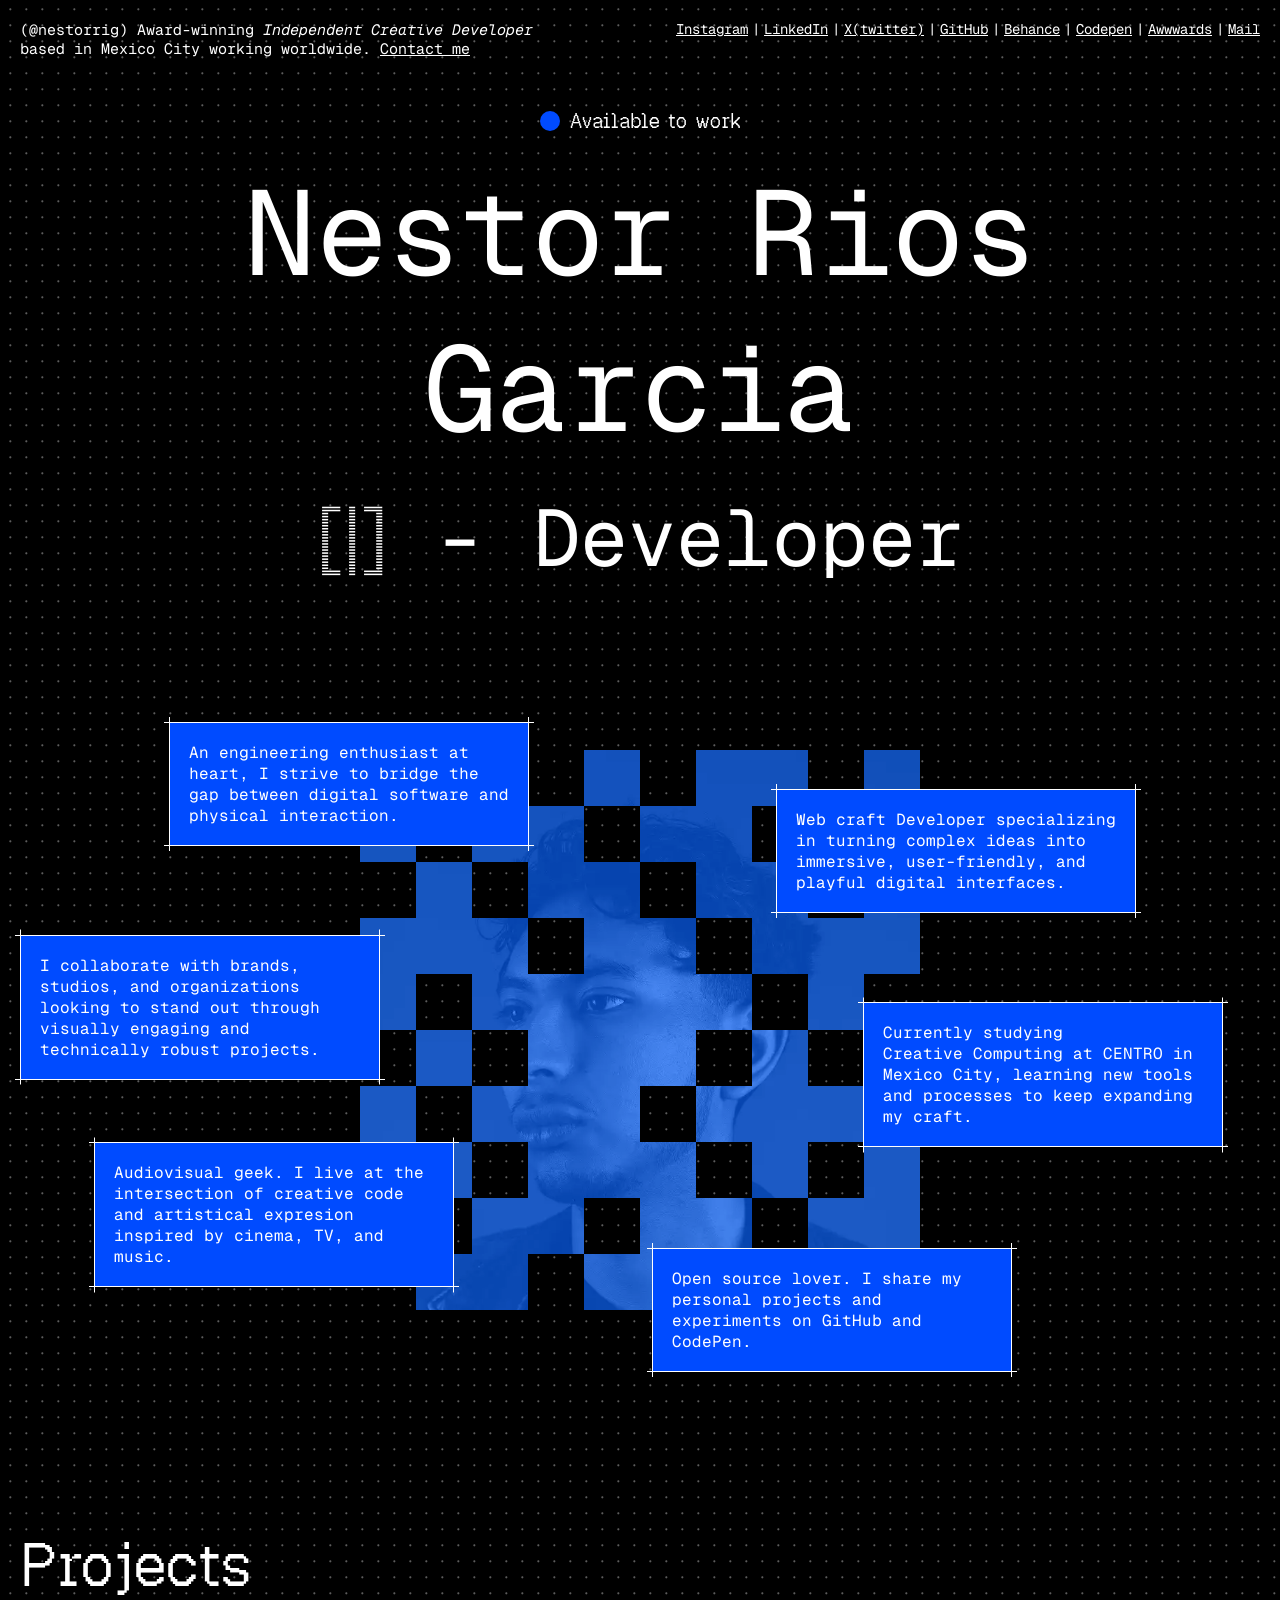
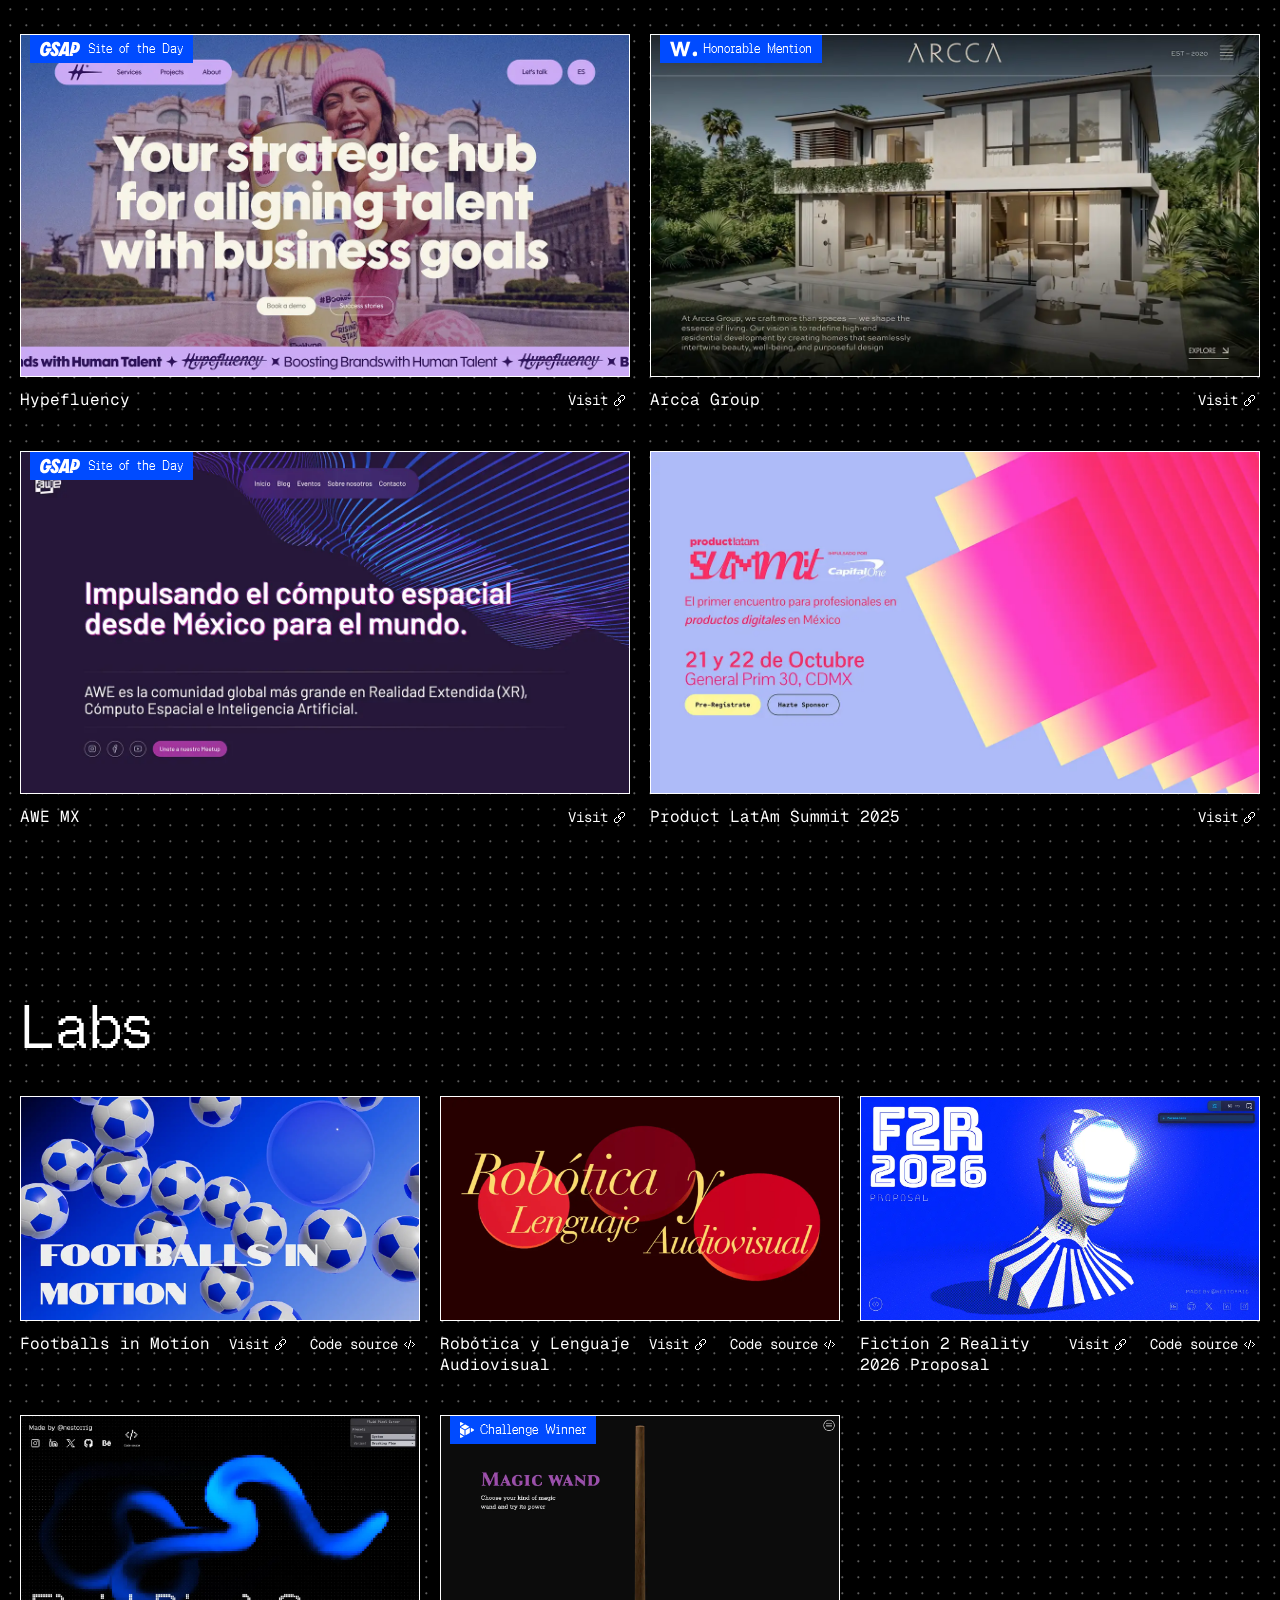
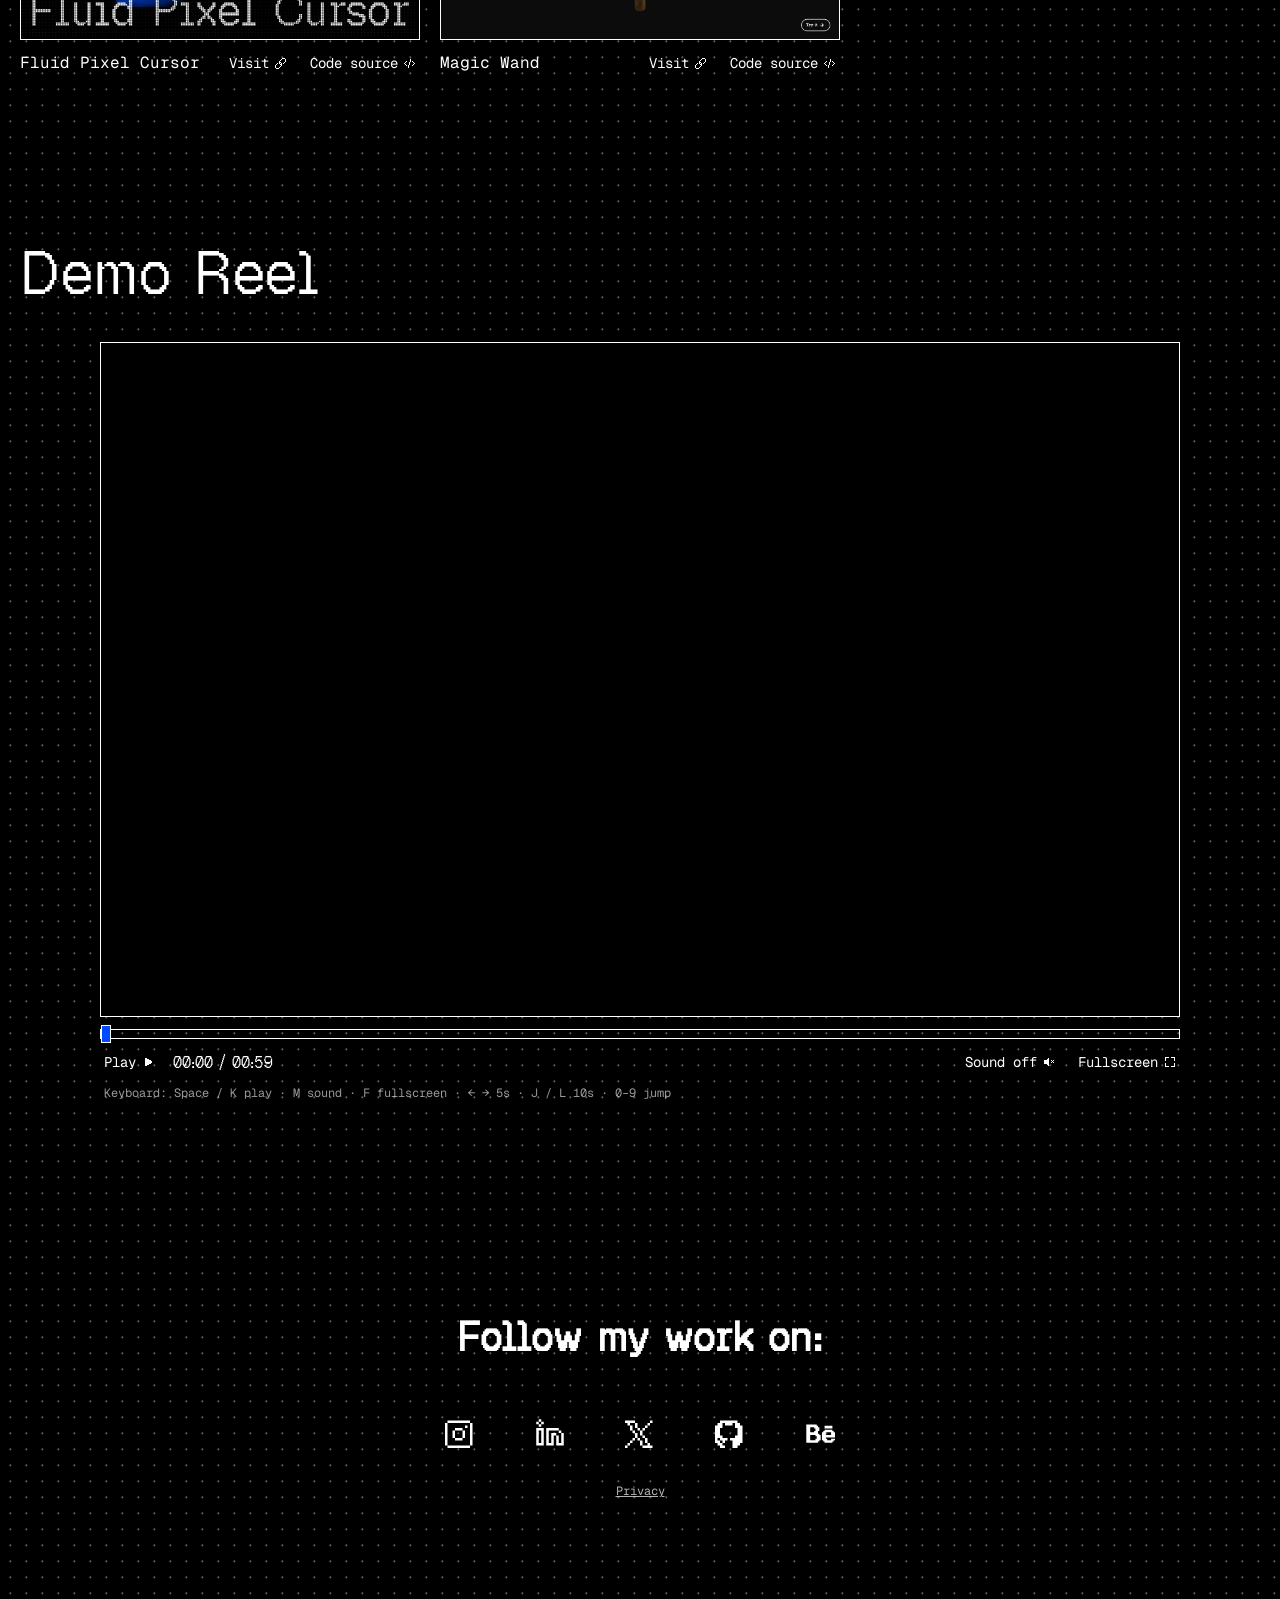
==== commit 42055e0a: "feat: add privacy and 404 pages" ====
--- a/index.html
+++ b/index.html
@@ -16,19 +16,21 @@
   <meta name="title" content="Nestorrig - Award-winning Independent Creative Developer" />
   <meta name="description"
     content="Nestor Rios, award-winning Independent Creative Developer based in Mexico City, working worldwide. Interactive web experiences blending design, motion, and code." />
+  <meta name="keywords"
+    content="Nestor Rios, Nestor Rios Garcia, Nestorrig, Independent Creative Developer, Creative Developer, Award-winning Creative Developer, Creative Coding, Frontend Developer, Web Developer, Mexico City, CDMX, Interactive Web Experiences, Web Animation, Motion, GSAP, Three.js, WebGL, Portfolio" />
   <meta name="language" content="en" />
   <meta name="robots" content="index, follow" />
   <meta name="author" content="Nestor Rios Garcia, nestorrigs@gmail.com">
   <meta name="theme-color" content="#000000" />
-  <link rel="canonical" href="https://nestorrig.github.io/nestorrig/" />
+  <link rel="canonical" href="https://nestorrig.com/" />
 
   <!-- Open Graph / Facebook -->
   <meta property="og:type" content="website" />
-  <meta property="og:url" content="https://nestorrig.github.io/nestorrig/" />
+  <meta property="og:url" content="https://nestorrig.com/" />
   <meta property="og:title" content="Nestorrig - Award-winning Independent Creative Developer" />
   <meta property="og:description"
     content="Nestor Rios, award-winning Independent Creative Developer based in Mexico City, working worldwide. Interactive web experiences blending design, motion, and code." />
-  <meta property="og:image" content="https://nestorrig.github.io/nestorrig/assets/img/cover.png" />
+  <meta property="og:image" content="https://nestorrig.com/assets/img/cover.png" />
   <meta property="og:image:type" content="image/png" />
   <meta property="og:image:width" content="1200" />
   <meta property="og:image:height" content="630" />
@@ -38,29 +40,86 @@
 
   <!-- Twitter -->
   <meta name="twitter:card" content="summary_large_image" />
-  <meta name="twitter:url" content="https://nestorrig.github.io/nestorrig/" />
+  <meta name="twitter:url" content="https://nestorrig.com/" />
   <meta name="twitter:title" content="Nestorrig - Award-winning Independent Creative Developer" />
   <meta name="twitter:description"
     content="Nestor Rios, award-winning Independent Creative Developer based in Mexico City, working worldwide. Interactive web experiences blending design, motion, and code." />
-  <meta name="twitter:image" content="https://nestorrig.github.io/nestorrig/assets/img/cover.png" />
+  <meta name="twitter:image" content="https://nestorrig.com/assets/img/cover.png" />
   <meta name="twitter:image:alt" content="Nestor Rios Garcia, Independent Creative Developer, portfolio cover" />
   <meta name="twitter:creator" content="@nestorrig" />
+
+  <!-- Structured data -->
+  <script type="application/ld+json">
+    {
+      "@context": "https://schema.org",
+      "@type": "Person",
+      "name": "Nestor Rios Garcia",
+      "alternateName": ["Nestor Rios", "Nestorrig"],
+      "jobTitle": "Independent Creative Developer",
+      "description": "Nestor Rios, award-winning Independent Creative Developer based in Mexico City, working worldwide. Interactive web experiences blending design, motion, and code.",
+      "url": "https://nestorrig.com/",
+      "image": {
+        "@type": "ImageObject",
+        "url": "https://nestorrig.com/assets/img/nestor-rios-garcia.jpg",
+        "width": 1200,
+        "height": 1200,
+        "caption": "Portrait of Nestor Rios Garcia, Independent Creative Developer"
+      },
+      "email": "mailto:nestorrigs@gmail.com",
+      "address": {
+        "@type": "PostalAddress",
+        "addressLocality": "Mexico City",
+        "addressCountry": "MX"
+      },
+      "affiliation": {
+        "@type": "CollegeOrUniversity",
+        "name": "CENTRO | Diseño, Cine y Televisión",
+        "url": "https://centro.edu.mx/"
+      },
+      "knowsAbout": [
+        "Creative Coding",
+        "Interactive Web Experiences",
+        "Web Animation",
+        "GSAP",
+        "Three.js",
+        "WebGL"
+      ],
+      "award": [
+        "GSAP Site of the Day — Hypefluency",
+        "GSAP Site of the Day — AWE MX",
+        "Awwwards Honorable Mention — Arcca Group",
+        "Three.js Journey Challenge Winner — Magic Wand"
+      ],
+      "sameAs": [
+        "https://www.instagram.com/nestorrig/",
+        "https://www.linkedin.com/in/nestorrig/",
+        "https://x.com/nestorrig",
+        "https://github.com/nestorrig",
+        "https://www.behance.net/nestorrig/",
+        "https://codepen.io/nestorrig",
+        "https://www.awwwards.com/nestorrig/"
+      ]
+    }
+  </script>
 
   <link rel="stylesheet" href="./css/style.css">
   <script src="./js/main.js" defer></script>
   <script src="./js/pixel.js" type="module" defer></script>
 </head>
 
-<body data-fluid-render="svg">
+<body data-fluid-render="ascii svg">
   <header class="header">
     <div class="header-content">
       <p class="header-title">(@nestorrig) Award-winning <em>Independent Creative Developer</em> based in Mexico City
         working
-        worldwide. <a href="mailto:nestorrigs@gmail.com">Contact me</a></p>
+        worldwide. <a class="header-title__link" href="mailto:nestorrigs@gmail.com" title="Send me an email"
+          aria-label="Contact me"><span class="header-title__link__text"
+            aria-hidden="true"><span>C</span><span>o</span><span>n</span><span>t</span><span>a</span><span>c</span><span>t</span><span
+              class="is-space">&nbsp;</span><span>m</span><span>e</span></span></a></p>
 
     </div>
     <nav class="header-nav">
-      <a href="https://www.instagram.com/nestorrig/" target="_blank" title="See my Instagram work"
+      <a href="https://www.instagram.com/nestorrig/" target="_blank" rel="me noopener" title="See my Instagram work"
         aria-label="Instagram">
         <span>I</span>
         <span>n</span>
@@ -73,8 +132,8 @@
         <span>m</span>
       </a>
       <span class="header-nav--divider" aria-hidden="true">|</span>
-      <a href="https://www.linkedin.com/in/nestorrig/" target="_blank" title="Visit my LinkedIn profile"
-        aria-label="LinkedIn">
+      <a href="https://www.linkedin.com/in/nestorrig/" target="_blank" rel="me noopener"
+        title="Visit my LinkedIn profile" aria-label="LinkedIn">
         <span>L</span>
         <span>i</span>
         <span>n</span>
@@ -85,7 +144,8 @@
         <span>n</span>
       </a>
       <span class="header-nav--divider" aria-hidden="true">|</span>
-      <a href="https://x.com/nestorrig" target="_blank" title="Follow me on X (Twitter)" aria-label="X (Twitter)">
+      <a href="https://x.com/nestorrig" target="_blank" rel="me noopener" title="Follow me on X (Twitter)"
+        aria-label="X (Twitter)">
         <span>X</span>
         <span>(</span>
         <span>t</span>
@@ -98,8 +158,8 @@
         <span>)</span>
       </a>
       <span class="header-nav--divider" aria-hidden="true">|</span>
-      <a href="https://github.com/nestorrig" target="_blank" title="Check my open source projects on GitHub"
-        aria-label="GitHub">
+      <a href="https://github.com/nestorrig" target="_blank" rel="me noopener"
+        title="Check my open source projects on GitHub" aria-label="GitHub">
         <span>G</span>
         <span>i</span>
         <span>t</span>
@@ -108,7 +168,7 @@
         <span>b</span>
       </a>
       <span class="header-nav--divider" aria-hidden="true">|</span>
-      <a href="https://www.behance.net/nestorrig/" target="_blank" title="See my Behance portfolio"
+      <a href="https://www.behance.net/nestorrig/" target="_blank" rel="me noopener" title="See my Behance portfolio"
         aria-label="Behance">
         <span>B</span>
         <span>e</span>
@@ -119,7 +179,7 @@
         <span>e</span>
       </a>
       <span class="header-nav--divider" aria-hidden="true">|</span>
-      <a href="https://codepen.io/nestorrig" target="_blank" title="Explore my Codepen experiments"
+      <a href="https://codepen.io/nestorrig" target="_blank" rel="me noopener" title="Explore my Codepen experiments"
         aria-label="CodePen">
         <span>C</span>
         <span>o</span>
@@ -130,7 +190,7 @@
         <span>n</span>
       </a>
       <span class="header-nav--divider" aria-hidden="true">|</span>
-      <a href="https://www.awwwards.com/nestorrig/" target="_blank" title="View my Awwwards profile"
+      <a href="https://www.awwwards.com/nestorrig/" target="_blank" rel="me noopener" title="View my Awwwards profile"
         aria-label="Awwwards">
         <span>A</span>
         <span>w</span>
@@ -273,8 +333,6 @@
             </svg>
           </div>
 
-          <h2 class="hero__about-title">About</h2>
-
           <div class="hero__quotes">
             <div class="hero__quotes__item">
               <p class="hero__quotes__item--text">
@@ -1152,12 +1210,19 @@
       </div>
     </section>
 
+    <section class="about" aria-labelledby="about-title">
+      <div class="about__container">
+        <h2 class="about__title" id="about-title">About</h2>
+      </div>
+    </section>
+
     <footer class="footer">
       <h2 class="footer-title">
         Follow my work on:
       </h2>
       <nav class="footer-nav">
-        <a href="https://www.instagram.com/nestorrig/" target="_blank" title="Instagram" aria-label="Instagram">
+        <a href="https://www.instagram.com/nestorrig/" target="_blank" rel="me noopener" title="Instagram"
+          aria-label="Instagram">
           <svg xmlns="http://www.w3.org/2000/svg" width="12" height="12" viewBox="0 0 12 12" aria-hidden="true"
             focusable="false">
             <path d="M0 0h12v12H0z" fill="none" />
@@ -1165,7 +1230,8 @@
               d="M1 2H0v9h1Zm0 0h9V1H1Zm0 10h9v-1H1Zm2-4h1V5H3Zm1 1h3V8H4Zm0-4h3V4H4Zm3 3h1V5H7Zm3 3h1V2h-1ZM8 4h1V3H8Zm0 0" />
           </svg>
         </a>
-        <a href="https://www.linkedin.com/in/nestorrig/" target="_blank" title="LinkedIn" aria-label="LinkedIn">
+        <a href="https://www.linkedin.com/in/nestorrig/" target="_blank" rel="me noopener" title="LinkedIn"
+          aria-label="LinkedIn">
           <svg xmlns="http://www.w3.org/2000/svg" width="12" height="12" viewBox="0 0 24 24" aria-hidden="true"
             focusable="false">
             <path d="M0 0h24v24H0z" fill="none" />
@@ -1173,7 +1239,8 @@
               d="M7 22H1V8h6zm12-12h-8v10h2v-8h4v2h-2v8H9V8h10zm4 12h-6v-8h2v6h2v-8h2zM3 20h2V10H3zm18-8h-2v-2h2zM5 7H3V5h2zM3 5H1V3h2zm4 0H5V3h2zM5 3H3V1h2z" />
           </svg>
         </a>
-        <a href="https://x.com/nestorrig" target="_blank" title="X (Twitter)" aria-label="X (Twitter)">
+        <a href="https://x.com/nestorrig" target="_blank" rel="me noopener" title="X (Twitter)"
+          aria-label="X (Twitter)">
           <svg xmlns="http://www.w3.org/2000/svg" width="12" height="12" viewBox="0 0 12 12" aria-hidden="true"
             focusable="false">
             <path d="M0 0h12v12H0z" fill="none" />
@@ -1181,7 +1248,7 @@
               d="M1 3h1V2h2V1H0v1h1Zm-1 9h1v-1H0Zm1-1h1v-1H1Zm1-1h1V9H2Zm1-1h1V8H3Zm3 2h1V9H6ZM5 9h1V8H5ZM4 8h1V6H4ZM3 6h1V5H3Zm4 6h4v-1h-1v-1H9v1H7ZM2 5h1V3H2Zm6 5h1V8H8ZM7 8h1V7H7ZM6 7h1V5H6ZM5 5h1V4H5ZM4 4h1V2H4Zm3 1h1V4H7Zm1-1h1V3H8Zm1-1h1V2H9Zm1-1h1V1h-1Zm0 0" />
           </svg>
         </a>
-        <a href="https://github.com/nestorrig" target="_blank" title="GitHub" aria-label="GitHub">
+        <a href="https://github.com/nestorrig" target="_blank" rel="me noopener" title="GitHub" aria-label="GitHub">
           <svg xmlns="http://www.w3.org/2000/svg" width="12" height="12" viewBox="0 0 12 12" aria-hidden="true"
             focusable="false">
             <path d="M0 0h12v12H0z" fill="none" />
@@ -1189,7 +1256,8 @@
               d="M2 12h2v-1H3v-1H2V9H1V8h1v1h1v1h1V9h1V8H3V7H2V4h1V2h1v1h3V2h1v2h1v3H8v1H6v1h1v3h2v-1h1v-1h1V3h-1V2H9V1H2v1H1v1H0v7h1v1h1Zm0 0" />
           </svg>
         </a>
-        <a href="https://www.behance.net/nestorrig/" target="_blank" title="Behance" aria-label="Behance">
+        <a href="https://www.behance.net/nestorrig/" target="_blank" rel="me noopener" title="Behance"
+          aria-label="Behance">
           <svg xmlns="http://www.w3.org/2000/svg" width="12" height="12" viewBox="0 0 23 23" aria-hidden="true"
             focusable="false">
             <path d="M0 0h24v24H0z" fill="none" />
@@ -1198,6 +1266,7 @@
           </svg>
         </a>
       </nav>
+      <a class="footer-legal" href="./privacy.html">Privacy</a>
     </footer>
   </main>
 </body>
--- a/css/style.css
+++ b/css/style.css
@@ -138,6 +138,25 @@
   font-weight: 400;
 }
 
+.header-title__link {
+  transition: none;
+}
+
+.header-title__link__text {
+  display: inline-flex;
+}
+
+.header-title__link__text>span {
+  text-decoration: underline;
+}
+
+.header-title__link:focus-visible {
+  outline: 1px solid var(--accent-color);
+  outline-offset: 2px;
+  background-color: var(--color-text);
+  color: var(--accent-color);
+}
+
 .hero {
   display: flex;
   flex-direction: column;
@@ -318,6 +337,10 @@
   padding-block: 5rem;
 }
 
+.hero .hero__quotes {
+  display: none;
+}
+
 .hero__quotes__item {
   position: relative;
   padding: 2rem;
@@ -416,22 +439,24 @@
 /* Projects & Labs */
 .projects,
 .labs,
-.demo-reel {
+.demo-reel,
+.about {
   margin-bottom: 8rem;
 }
 
 .projects__container,
 .labs__container,
-.demo-reel__container {
+.demo-reel__container,
+.about__container {
   width: 100%;
   max-width: 1280px;
   margin: 0 auto;
 }
 
-.hero__about-title,
 .projects__title,
 .labs__title,
-.demo-reel__title {
+.demo-reel__title,
+.about__title {
   font-family: var(--font-pixel-square);
   font-weight: 100;
   font-size: clamp(3rem, 8vw, 6rem);
@@ -766,6 +791,87 @@
   image-rendering: pixelated;
 }
 
+.footer-legal {
+  font-size: 1.2rem;
+  opacity: 0.7;
+}
+
+.footer-legal:hover,
+.footer-legal:focus-visible {
+  opacity: 1;
+}
+
+.card__link.is-back svg {
+  transform: scaleX(-1);
+}
+
+/* 404 */
+.not-found {
+  display: flex;
+  flex-direction: column;
+  justify-content: center;
+  align-items: center;
+  gap: 2rem;
+  min-height: calc(100vh - 4rem);
+  min-height: calc(100svh - 4rem);
+  text-align: center;
+}
+
+.not-found__code {
+  font-family: var(--font-pixel-square);
+  font-weight: 100;
+  font-size: clamp(10rem, 30vw, 28rem);
+  line-height: 1;
+}
+
+.not-found__text {
+  max-width: 40ch;
+}
+
+/* Legal */
+.legal {
+  max-width: 72ch;
+  margin-inline: auto;
+  padding-block: 2rem 6rem;
+}
+
+.legal__back {
+  margin-bottom: 4rem;
+}
+
+.legal__title {
+  font-family: var(--font-pixel-square);
+  font-weight: 100;
+  font-size: clamp(3rem, 8vw, 6rem);
+  margin-bottom: 1rem;
+}
+
+.legal__updated {
+  margin-bottom: 4rem;
+  opacity: 0.6;
+}
+
+.legal h2 {
+  font-family: var(--font-pixel-square);
+  font-weight: 100;
+  margin-top: 4rem;
+  margin-bottom: 1.5rem;
+}
+
+.legal p,
+.legal li {
+  line-height: 1.6;
+}
+
+.legal p {
+  margin-bottom: 1.5rem;
+}
+
+.legal ul {
+  list-style: square;
+  padding-left: 2rem;
+}
+
 
 
 
@@ -787,6 +893,10 @@
   .hero__quotes {
     position: absolute;
     inset: 0;
+  }
+
+  .hero .hero__quotes {
+    display: flex;
   }
 
   .hero__quotes__item {
@@ -829,7 +939,7 @@
     right: 3%;
   }
 
-  .hero__about-title {
+  .about {
     display: none;
   }
 
@@ -973,6 +1083,16 @@
     padding: 0.2rem 0.4rem;
   }
 
+  .header-title__link:hover {
+    background-color: var(--color-text);
+    color: var(--accent-color);
+  }
+
+  .header-title__link:hover .header-title__link__text>span {
+    animation: type-lette-opacity 0.2s linear forwards;
+    animation-delay: calc(0.05s + 0.02s * sibling-index());
+  }
+
   .card__link:hover .card__link__text>span {
     animation: type-lette-opacity 0.2s linear forwards;
     animation-delay: calc(0.05s + 0.02s * sibling-index());
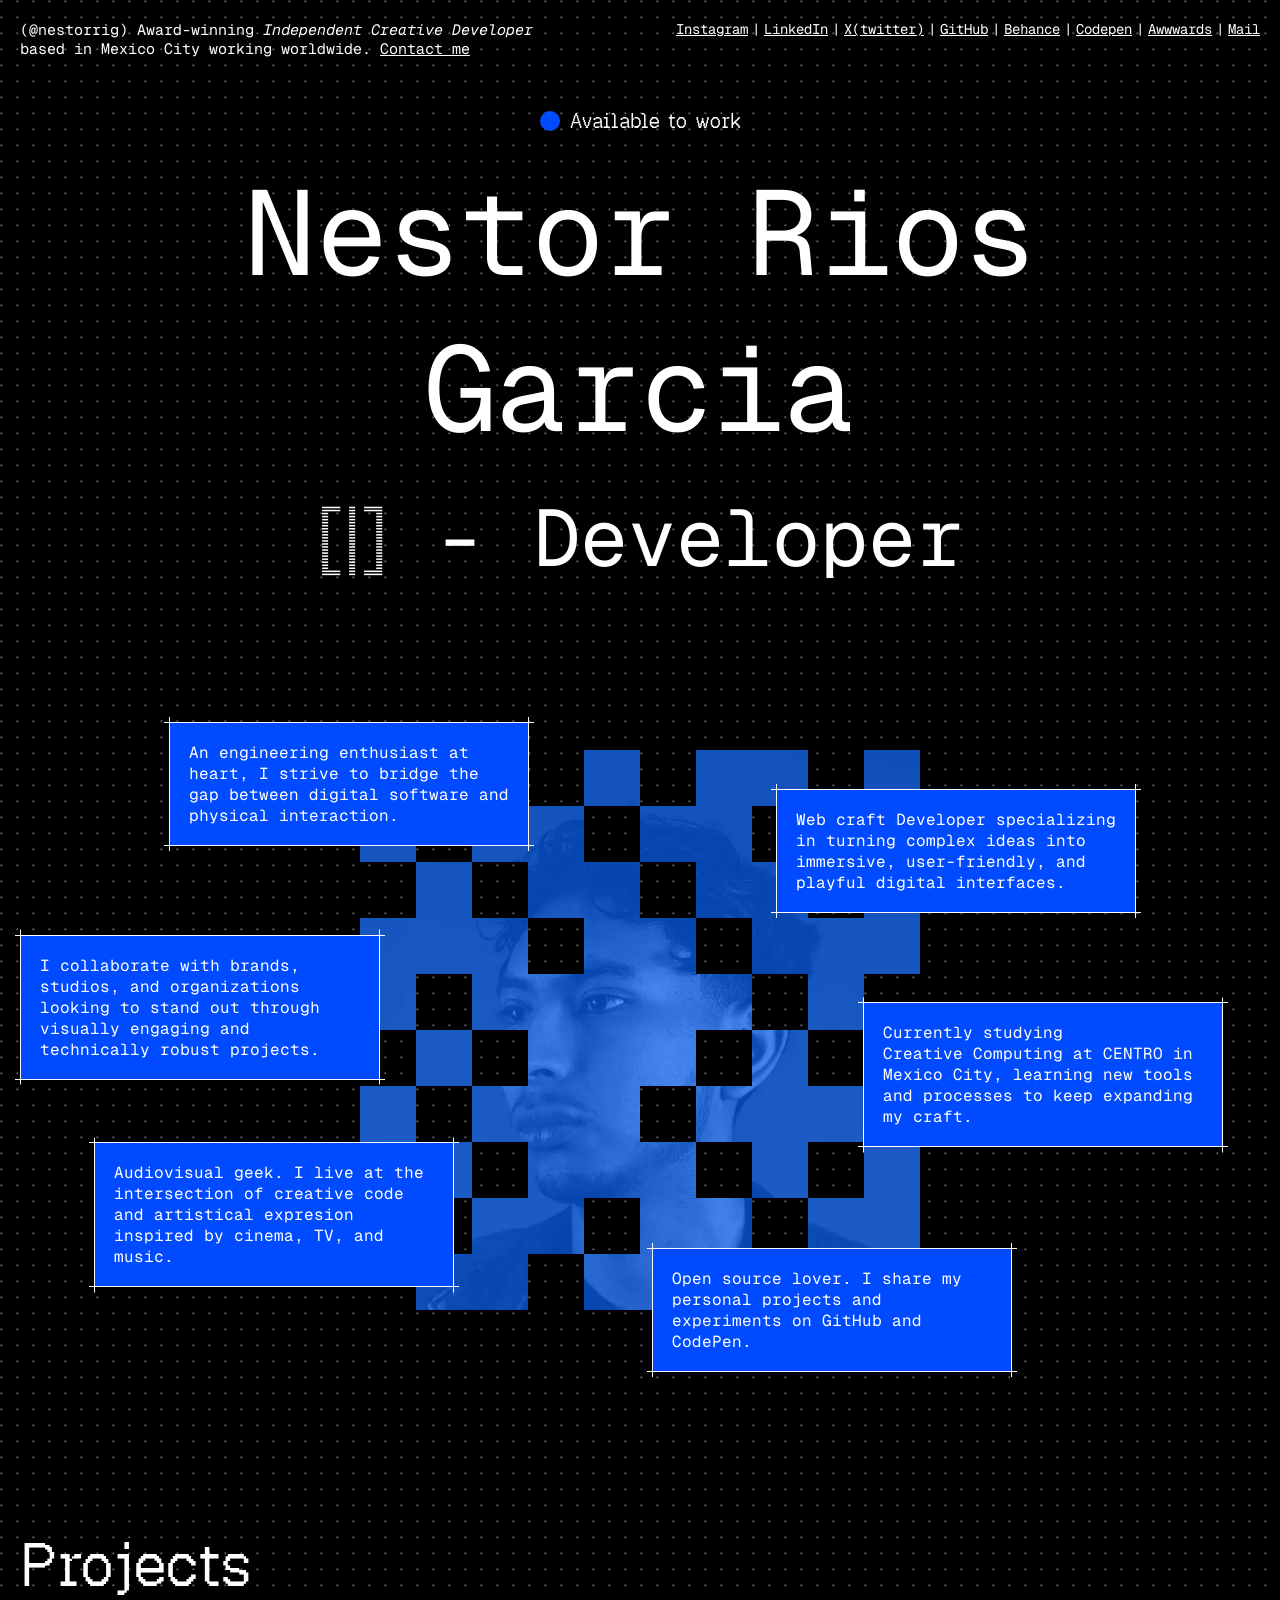
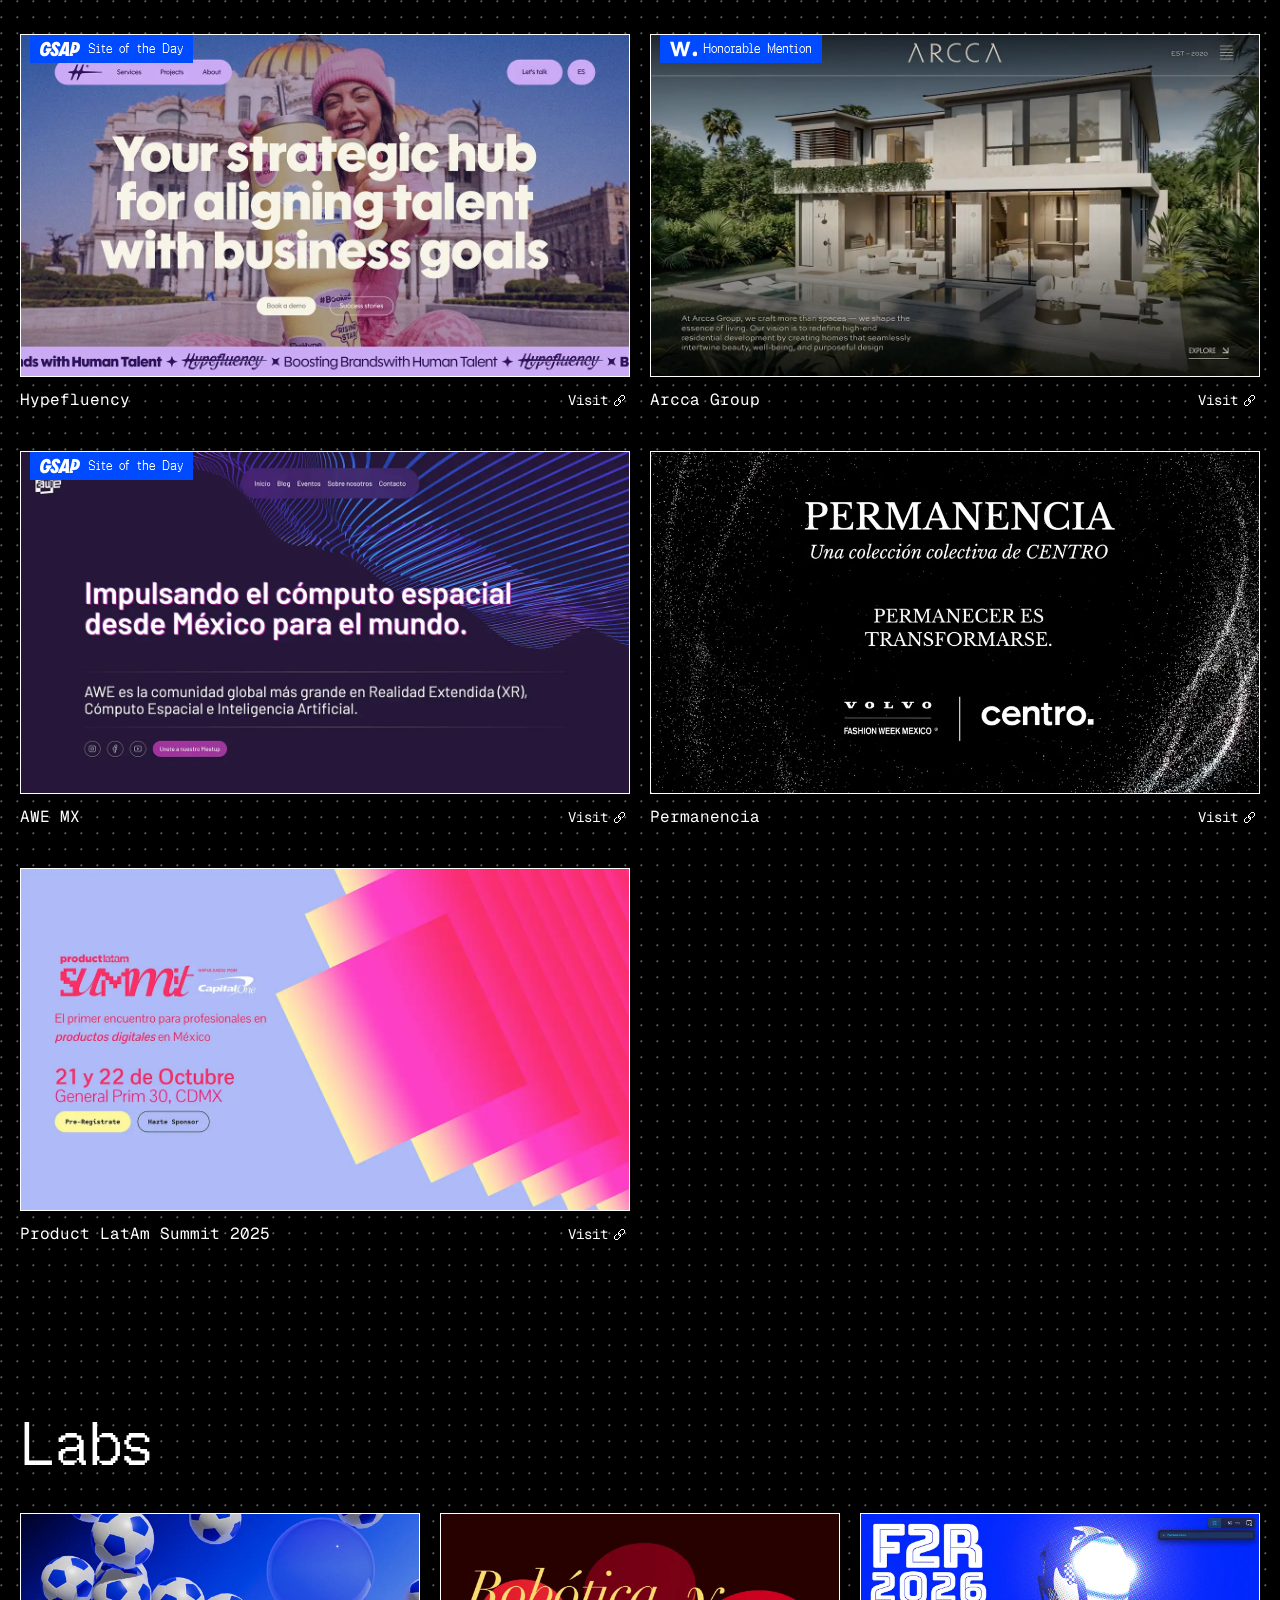
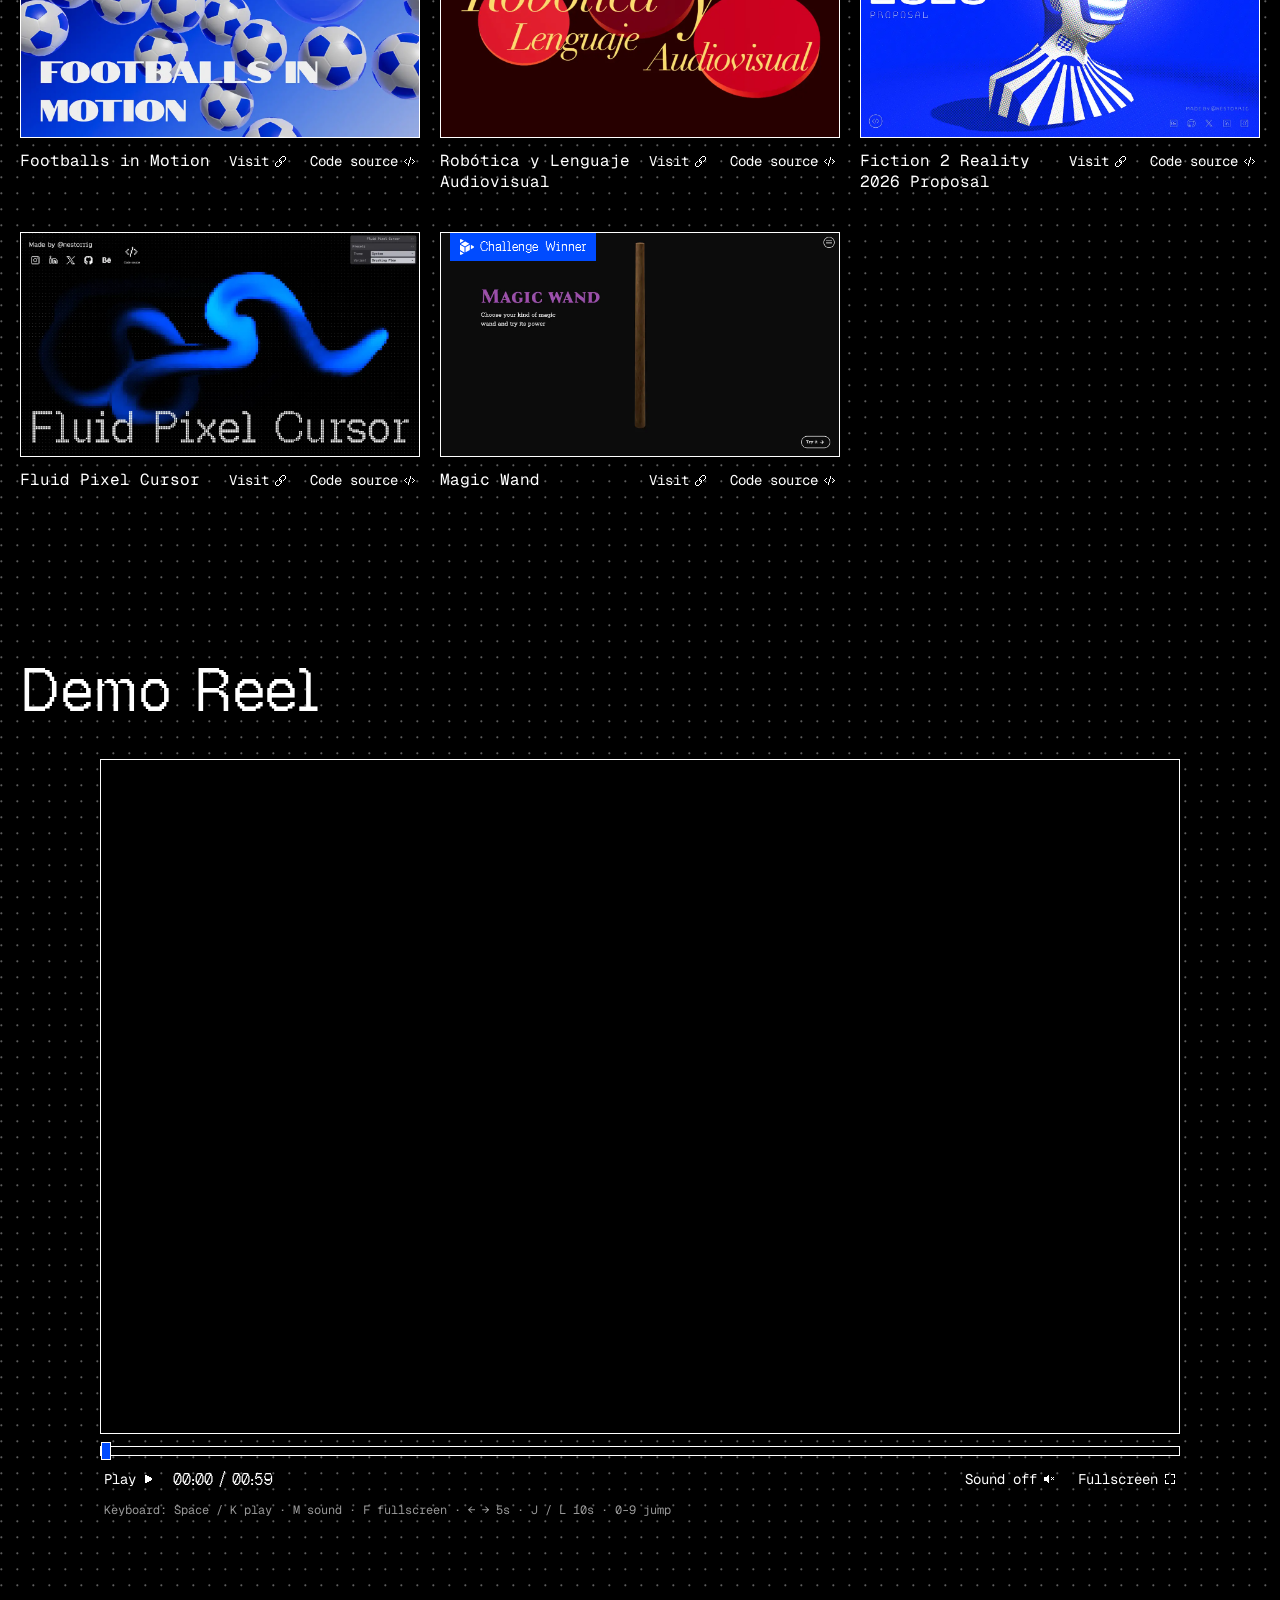
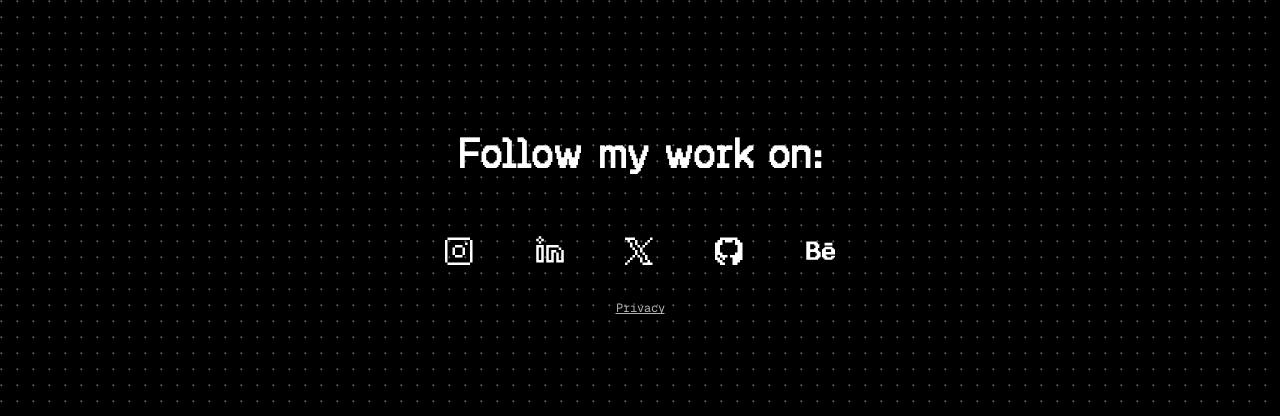
==== commit 4ccfa571: "feat: add new project" ====
--- a/index.html
+++ b/index.html
@@ -80,9 +80,17 @@
         "Creative Coding",
         "Interactive Web Experiences",
         "Web Animation",
+        "Motion Design",
+        "Frontend Development",
         "GSAP",
         "Three.js",
-        "WebGL"
+        "WebGL",
+        "React Three Fiber",
+        "React",
+        "Astro",
+        "Next.js",
+        "Headless CMS",
+        "Creative Computing"
       ],
       "award": [
         "GSAP Site of the Day — Hypefluency",
@@ -770,6 +778,35 @@
           </article>
 
           <article class="card">
+            <a class="card__media" href="https://centrovolvofashionweek2026.centro.edu.mx/" target="_blank"
+              title="Open Permanencia">
+              <img src="./assets/img/projects/Permanencia.webp" alt="Permanencia" width="1280" height="720"
+                loading="lazy">
+            </a>
+            <div class="card__info">
+              <h3 class="card__title">Permanencia</h3>
+              <div class="card__links">
+                <a class="card__link" href="https://centrovolvofashionweek2026.centro.edu.mx/" target="_blank"
+                  title="Open Permanencia" aria-label="Visit Permanencia">
+                  <span class="card__link__text" aria-hidden="true">
+                    <span>V</span>
+                    <span>i</span>
+                    <span>s</span>
+                    <span>i</span>
+                    <span>t</span>
+                  </span>
+                  <svg xmlns="http://www.w3.org/2000/svg" width="12" height="12" viewBox="0 0 12 12" aria-hidden="true"
+                    focusable="false">
+                    <path d="M0 0h12v12H0z" fill="none" />
+                    <path fill="currentColor"
+                      d="M4 7h1V6h1V5H5V4H4Zm-4 4h1V8H0Zm1 1h3v-1H1Zm3-1h1v-1H4ZM1 8h1V7H1Zm4 2h1V9H5ZM2 7h1V6H2Zm4 2h1V6H6v1H5v1h1Zm2-2h1V6H8ZM5 4h1V3H5Zm4 2h1V5H9ZM6 3h1V2H6Zm4 2h1V2h-1ZM7 2h3V1H7Zm0 0" />
+                  </svg>
+                </a>
+              </div>
+            </div>
+          </article>
+
+          <article class="card">
             <a class="card__media" href="https://codepen.io/nestorrig/pen/NPGeYwR" target="_blank"
               title="Open Product LatAm Summit 2025">
               <img src="./assets/img/projects/Product-LatAm_Summit_2025.webp" alt="Product LatAm Summit 2025"
